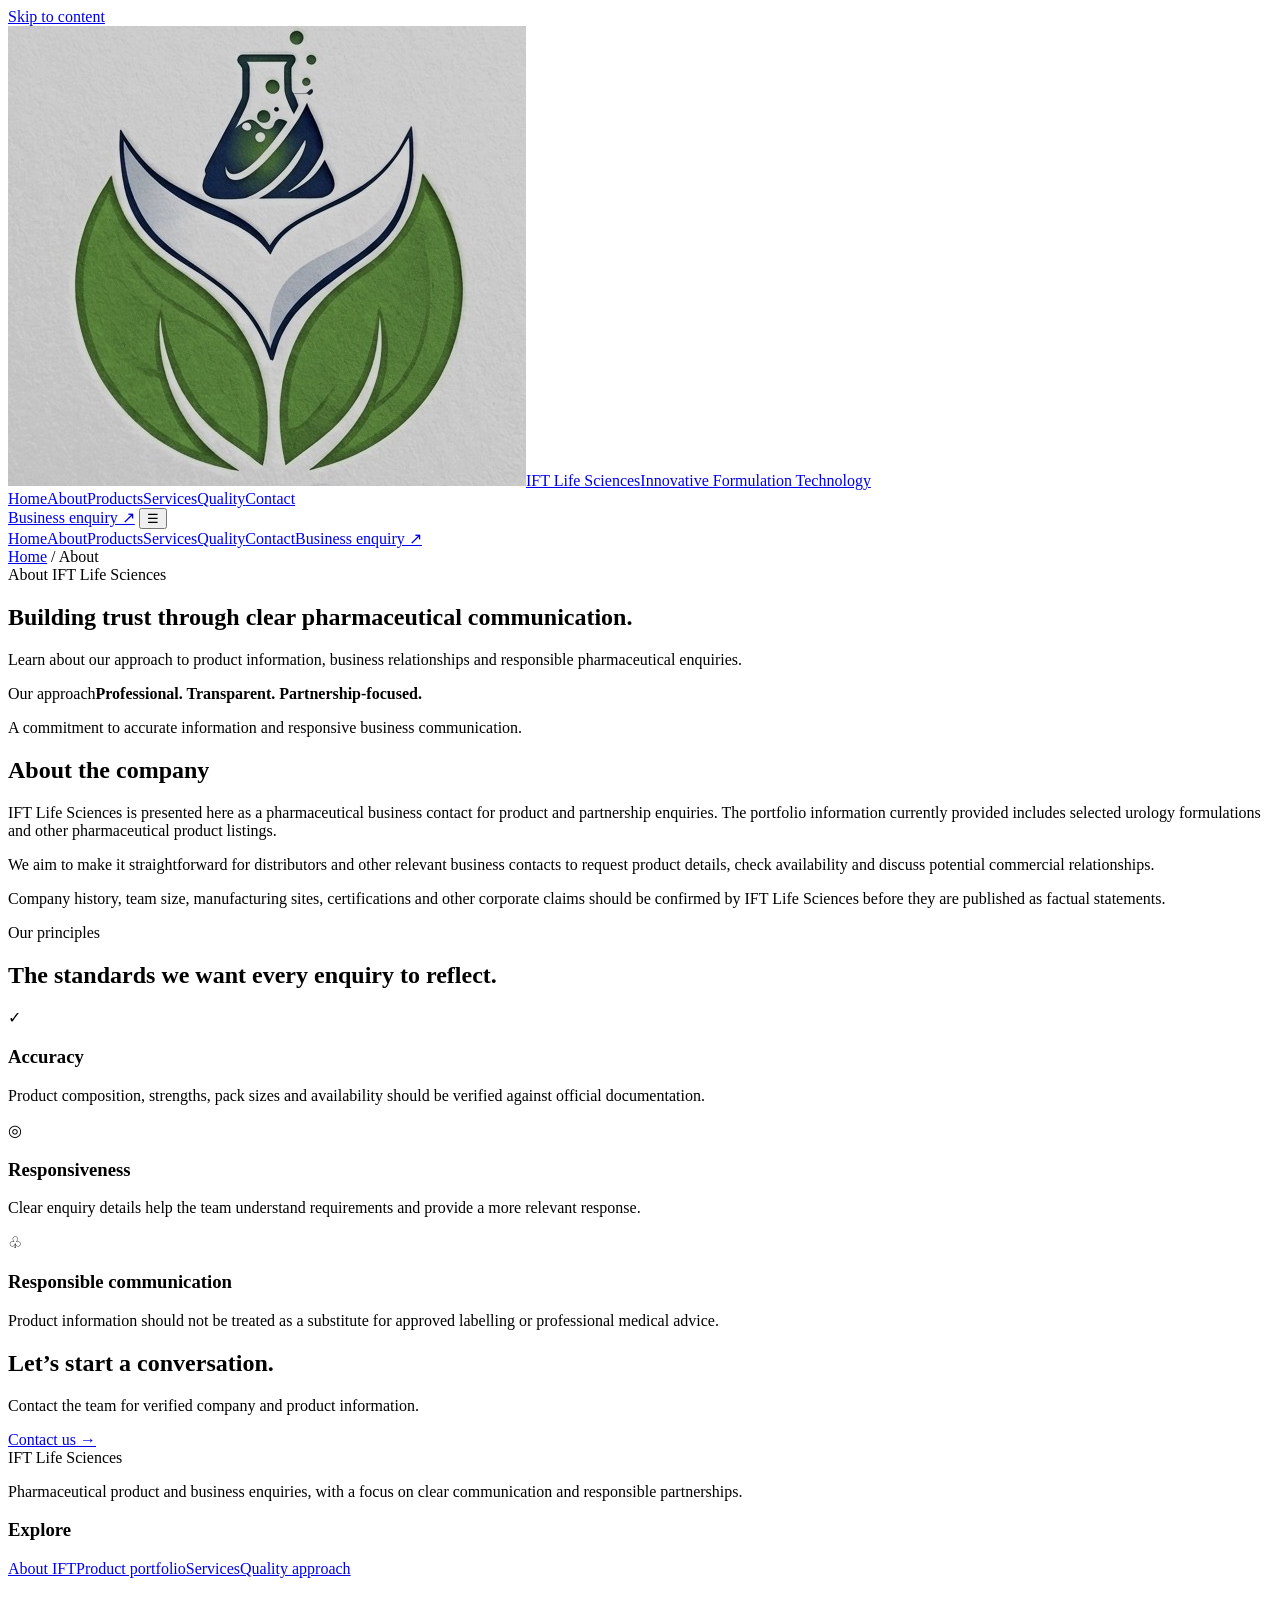
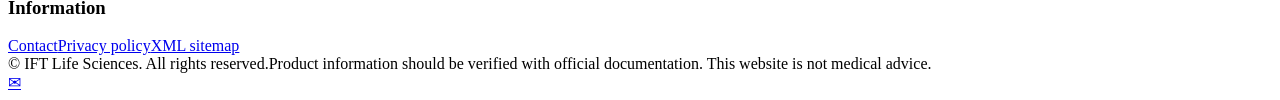
==== about.html @ 6eb22885 "Add files via upload" ====
<!doctype html>
<html lang="en"><head>
<meta charset="utf-8"><meta name="viewport" content="width=device-width,initial-scale=1">
<title>About IFT Life Sciences | Company Overview</title><meta name="description" content="Learn about IFT Life Sciences, its pharmaceutical product enquiries, partnership approach and commitment to clear, responsible business communication.">
<meta name="robots" content="index,follow"><meta name="theme-color" content="#087f78">
<link rel="canonical" href="https://iftlifesciences.com/about.html">
<meta property="og:type" content="website"><meta property="og:site_name" content="IFT Life Sciences"><meta property="og:title" content="About IFT Life Sciences | Company Overview"><meta property="og:description" content="Learn about IFT Life Sciences, its pharmaceutical product enquiries, partnership approach and commitment to clear, responsible business communication."><meta property="og:url" content="https://iftlifesciences.com/about.html">
<link rel="stylesheet" href="assets/styles.css">
</head><body><a class="skip-link" href="#main">Skip to content</a>
<header class="site-header"><div class="container nav-wrap">
<a class="brand" href="index.html" aria-label="IFT Life Sciences home"><span class="brand-mark" href="/">
  <img src="logo.jpg" alt="IFT Logo" class="brand-mark"></span><span><span class="brand-name">IFT Life Sciences</span><span class="brand-sub">Innovative Formulation Technology</span></span></a>
<nav class="nav-links" aria-label="Main navigation"><a href="index.html">Home</a><a href="about.html" aria-current="page">About</a><a href="products.html">Products</a><a href="services.html">Services</a><a href="quality.html">Quality</a><a href="contact.html">Contact</a></nav>
<a class="btn btn-primary nav-cta" href="contact.html">Business enquiry ↗</a>
<button class="menu-toggle" aria-label="Open navigation menu" aria-expanded="false" aria-controls="mobile-menu">☰</button></div>
<div class="mobile-menu" id="mobile-menu"><nav class="mobile-links" aria-label="Mobile navigation"><a href="index.html">Home</a><a href="about.html" aria-current="page">About</a><a href="products.html">Products</a><a href="services.html">Services</a><a href="quality.html">Quality</a><a href="contact.html">Contact</a><a class="btn btn-primary" href="contact.html">Business enquiry ↗</a></nav></div></header><main id="main">
<section class="page-hero"><div class="container"><div class="breadcrumbs"><a href="index.html">Home</a> / About</div><span class="eyebrow">About IFT Life Sciences</span><h1>Building trust through clear pharmaceutical communication.</h1><p>Learn about our approach to product information, business relationships and responsible pharmaceutical enquiries.</p></div></section>
<section class="section"><div class="container split"><div class="illustration"><div class="illustration-card"><span class="eyebrow">Our approach</span><strong>Professional. Transparent. Partnership-focused.</strong><p class="muted">A commitment to accurate information and responsive business communication.</p></div></div><div><h2>About the company</h2><p>IFT Life Sciences is presented here as a pharmaceutical business contact for product and partnership enquiries. The portfolio information currently provided includes selected urology formulations and other pharmaceutical product listings.</p><p>We aim to make it straightforward for distributors and other relevant business contacts to request product details, check availability and discuss potential commercial relationships.</p><p>Company history, team size, manufacturing sites, certifications and other corporate claims should be confirmed by IFT Life Sciences before they are published as factual statements.</p></div></div></section>
<section class="section section-soft"><div class="container"><div class="section-heading"><span class="eyebrow">Our principles</span><h2>The standards we want every enquiry to reflect.</h2></div><div class="card-grid"><article class="card"><div class="card-icon">✓</div><h3>Accuracy</h3><p>Product composition, strengths, pack sizes and availability should be verified against official documentation.</p></article><article class="card"><div class="card-icon">◎</div><h3>Responsiveness</h3><p>Clear enquiry details help the team understand requirements and provide a more relevant response.</p></article><article class="card"><div class="card-icon">♧</div><h3>Responsible communication</h3><p>Product information should not be treated as a substitute for approved labelling or professional medical advice.</p></article></div></div></section>
<section class="section"><div class="container"><div class="cta-band"><div><h2>Let’s start a conversation.</h2><p>Contact the team for verified company and product information.</p></div><a class="btn btn-primary" href="contact.html">Contact us →</a></div></div></section>
</main><footer class="site-footer"><div class="container"><div class="footer-top">
<div><div class="footer-brand">IFT Life Sciences</div><p>Pharmaceutical product and business enquiries, with a focus on clear communication and responsible partnerships.</p></div>
<div class="footer-col"><h3>Explore</h3><a href="about.html">About IFT</a><a href="products.html">Product portfolio</a><a href="services.html">Services</a><a href="quality.html">Quality approach</a></div>
<div class="footer-col"><h3>Information</h3><a href="contact.html">Contact</a><a href="privacy.html">Privacy policy</a><a href="sitemap.xml">XML sitemap</a></div>
</div><div class="footer-bottom"><span>© <span data-year></span> IFT Life Sciences. All rights reserved.</span><span>Product information should be verified with official documentation. This website is not medical advice.</span></div></div></footer>
<a class="whatsapp-float" href="contact.html" aria-label="Contact IFT Life Sciences">✉</a>
<script src="assets/main.js" defer></script></body></html>
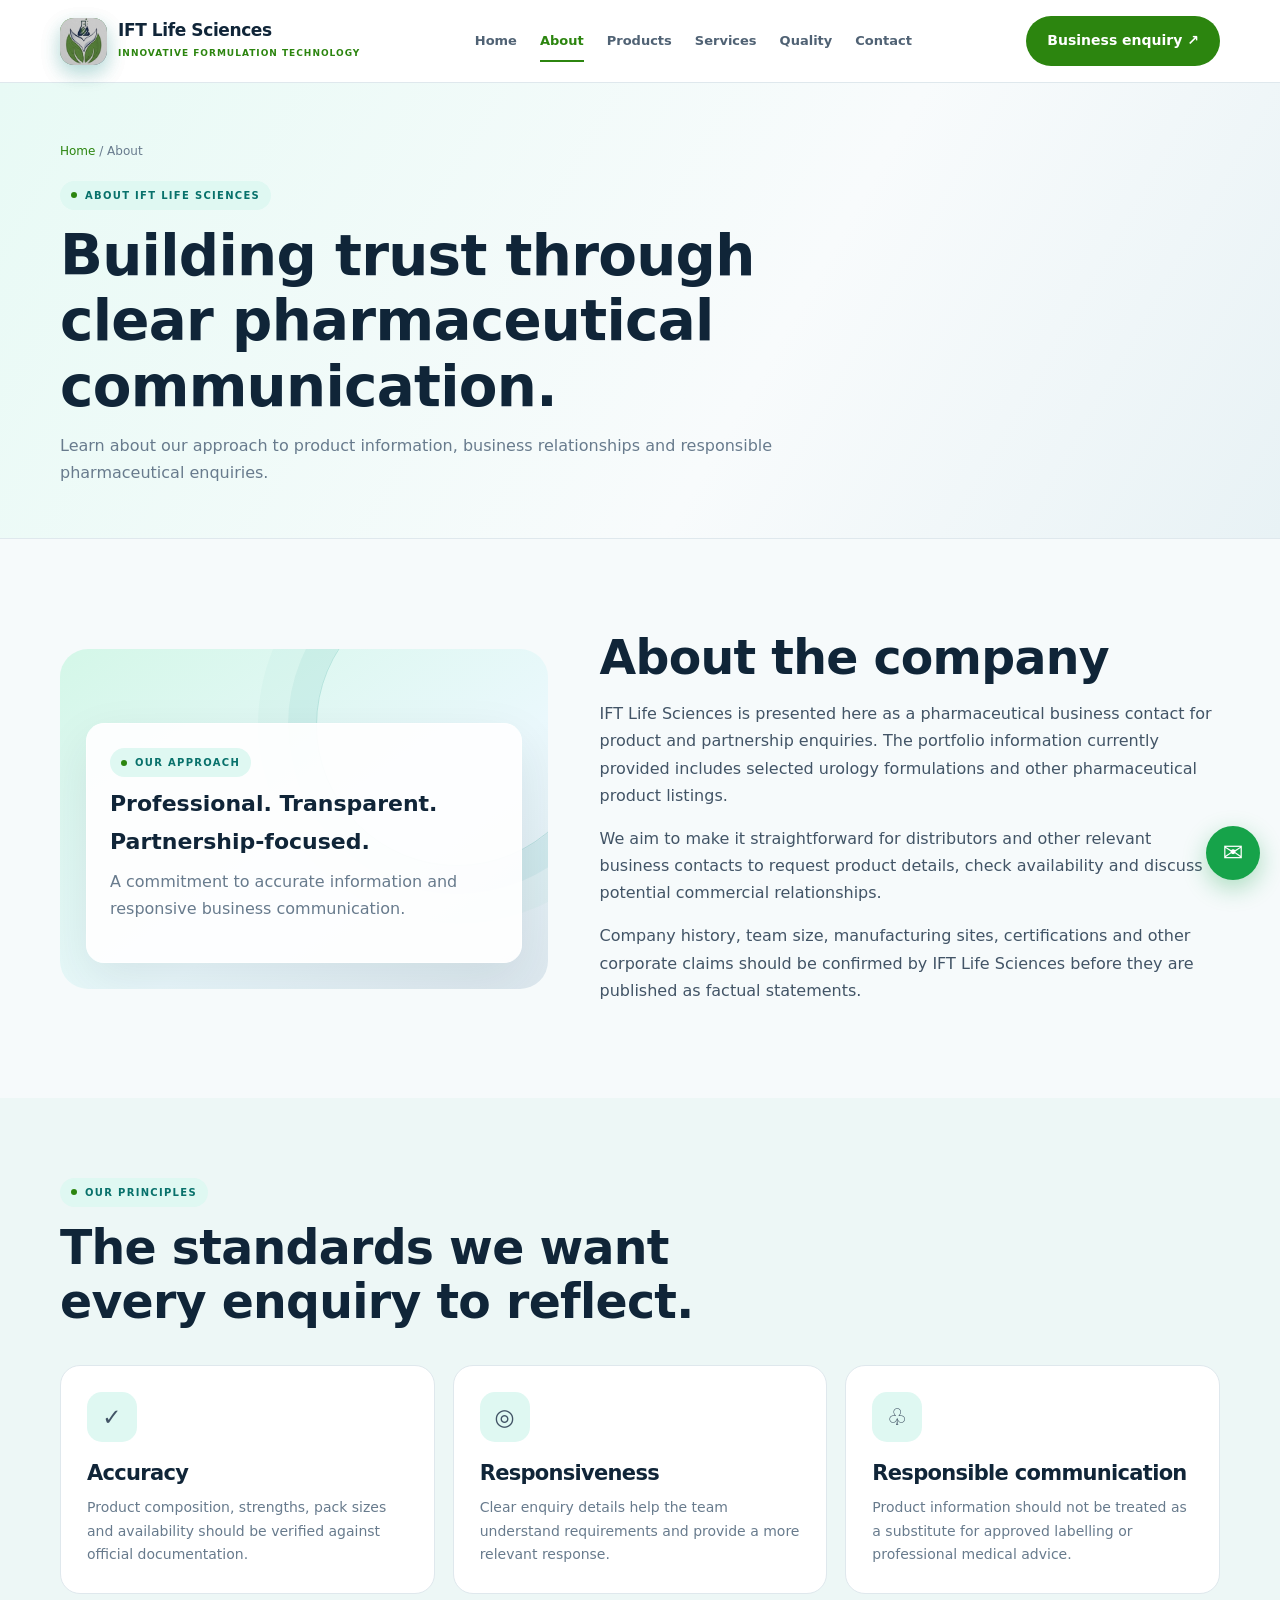
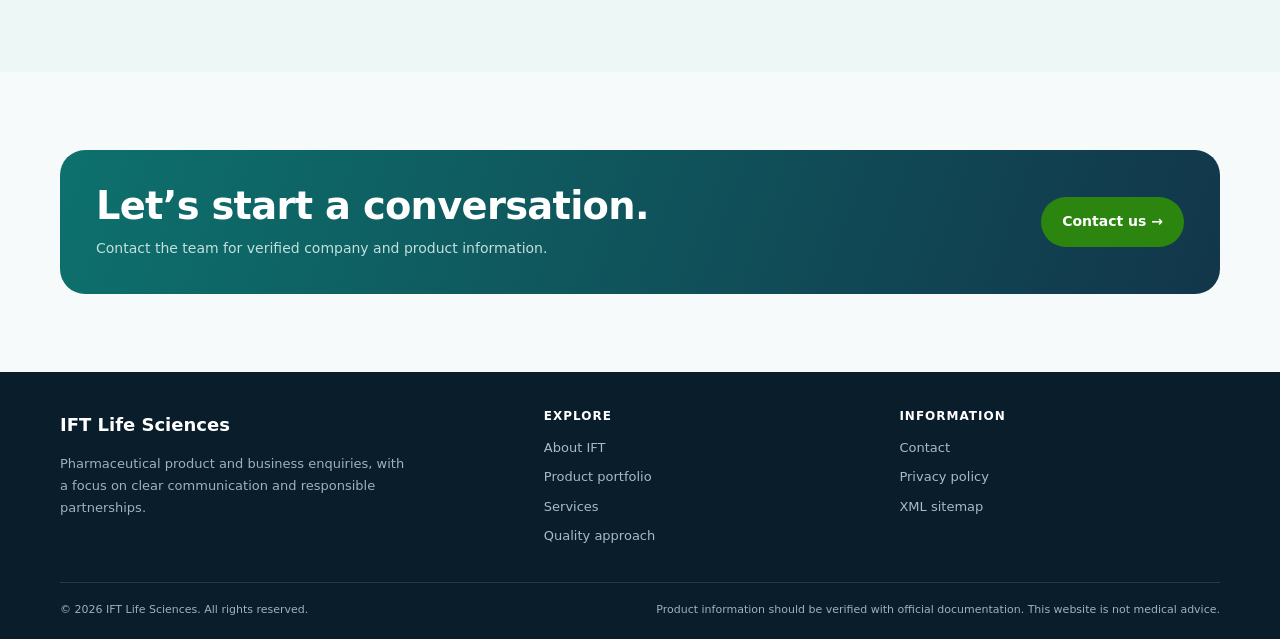
==== commit 1dc55d91: "Update about.html" ====
--- a/about.html
+++ b/about.html
@@ -5,7 +5,7 @@
 <meta name="robots" content="index,follow"><meta name="theme-color" content="#087f78">
 <link rel="canonical" href="https://iftlifesciences.com/about.html">
 <meta property="og:type" content="website"><meta property="og:site_name" content="IFT Life Sciences"><meta property="og:title" content="About IFT Life Sciences | Company Overview"><meta property="og:description" content="Learn about IFT Life Sciences, its pharmaceutical product enquiries, partnership approach and commitment to clear, responsible business communication."><meta property="og:url" content="https://iftlifesciences.com/about.html">
-<link rel="stylesheet" href="assets/styles.css">
+<link rel="stylesheet" href="styles.css">
 </head><body><a class="skip-link" href="#main">Skip to content</a>
 <header class="site-header"><div class="container nav-wrap">
 <a class="brand" href="index.html" aria-label="IFT Life Sciences home"><span class="brand-mark" href="/">
@@ -24,4 +24,4 @@
 <div class="footer-col"><h3>Information</h3><a href="contact.html">Contact</a><a href="privacy.html">Privacy policy</a><a href="sitemap.xml">XML sitemap</a></div>
 </div><div class="footer-bottom"><span>© <span data-year></span> IFT Life Sciences. All rights reserved.</span><span>Product information should be verified with official documentation. This website is not medical advice.</span></div></div></footer>
 <a class="whatsapp-float" href="contact.html" aria-label="Contact IFT Life Sciences">✉</a>
-<script src="assets/main.js" defer></script></body></html>+<script src="main.js" defer></script></body></html>
--- a/styles.css
+++ b/styles.css
@@ -0,0 +1,17 @@
+:root{--teal:#2c850f;--teal2:#2c850f;--mint:#dff8f2;--navy:#102538;--ink:#152b3b;--body:#425466;--muted:#687b8d;--line:#dfe8ed;--bg:#f6fafb;--white:#fff;--gold:#c69b52;--shadow:0 18px 50px rgba(15,45,60,.09);--radius:22px}
+*{box-sizing:border-box}html{scroll-behavior:smooth;scroll-padding-top:90px}body{margin:0;background:var(--bg);color:var(--body);font:16px/1.7 Inter,ui-sans-serif,system-ui,-apple-system,BlinkMacSystemFont,"Segoe UI",sans-serif;-webkit-font-smoothing:antialiased}img{max-width:100%;height:auto}a{color:var(--teal);text-underline-offset:3px}a:hover{color:#075e59}button,input,select,textarea{font:inherit}.container{width:min(1160px,calc(100% - 40px));margin-inline:auto}
+.skip-link{position:absolute;left:-9999px;top:8px;background:white;padding:10px;z-index:9999}.skip-link:focus{left:8px}
+.site-header{position:sticky;top:0;z-index:1000;background:rgba(255,255,255,.97);backdrop-filter:blur(12px);border-bottom:1px solid var(--line)}.nav-wrap{height:82px;display:flex;align-items:center;justify-content:space-between;gap:20px}.brand{display:flex;align-items:center;gap:11px;text-decoration:none;min-width:0}.brand-mark{width:47px;height:47px;flex-shrink:0;border-radius:14px;display:grid;place-items:center;background:linear-gradient(140deg,var(--teal2),#164b62);color:white;font-size:17px;font-weight:900;letter-spacing:-1px;box-shadow:0 8px 20px #087f782c}.brand-name{display:block;color:var(--navy);font-weight:850;line-height:1.15;letter-spacing:-.4px;font-size:17px}.brand-sub{display:block;color:var(--teal);font-weight:800;letter-spacing:1px;text-transform:uppercase;font-size:9px;margin-top:5px}.nav-links{display:flex;align-items:center;gap:23px}.nav-links a{font-size:13px;font-weight:750;color:#506274;text-decoration:none;padding:10px 0;white-space:nowrap}.nav-links a:hover,.nav-links a[aria-current=page]{color:var(--teal)}.nav-links a[aria-current=page]{box-shadow:inset 0 -2px var(--teal)}.nav-cta{white-space:nowrap}
+.btn{display:inline-flex;align-items:center;justify-content:center;gap:8px;padding:12px 20px;border-radius:999px;text-decoration:none;border:1px solid transparent;font-size:14px;font-weight:800;cursor:pointer;transition:transform .2s,background .2s,color .2s}.btn:hover{transform:translateY(-2px)}.btn-primary{background:var(--teal);color:white}.btn-primary:hover{background:#06645f;color:white}.btn-outline{border-color:#cbd9df;background:white;color:var(--navy)}.btn-outline:hover{border-color:var(--teal);color:var(--teal)}.menu-toggle{display:none;width:44px;height:44px;border:1px solid var(--line);border-radius:12px;background:white;color:var(--navy);font-size:23px;cursor:pointer}.mobile-menu{display:none;border-top:1px solid var(--line);padding:12px 20px 20px;background:white}.mobile-links{display:grid;gap:8px}.mobile-links a{padding:9px 0;text-decoration:none;color:var(--body);font-weight:750}.mobile-links .btn{color:white;justify-self:start;padding:11px 18px}
+.hero{padding:78px 0 70px;background:radial-gradient(circle at 83% 20%,#c9f6e7 0,transparent 27%),linear-gradient(180deg,#fff,#f6fafb)}.hero-grid{display:grid;grid-template-columns:1.08fr .92fr;gap:55px;align-items:center}.eyebrow{display:inline-flex;align-items:center;gap:8px;padding:6px 11px;border-radius:999px;background:var(--mint);color:#08716b;font-size:10px;font-weight:900;text-transform:uppercase;letter-spacing:1.3px}.eyebrow:before{content:"";width:6px;height:6px;border-radius:50%;background:var(--teal2)}h1,h2,h3,h4{color:var(--navy);line-height:1.16;letter-spacing:-.7px;margin-top:0}h1{font-size:clamp(2.5rem,5.1vw,4.5rem);font-weight:880;margin:20px 0}h1 span,.accent{color:var(--teal)}h2{font-size:clamp(2rem,3.7vw,3rem);font-weight:850;margin:14px 0}h3{font-size:21px;margin-bottom:10px}p{margin:0 0 16px}.hero-copy{font-size:17px;color:var(--muted);max-width:600px}.hero-actions{display:flex;gap:12px;flex-wrap:wrap;margin:26px 0}.trust-points{display:flex;flex-wrap:wrap;gap:12px 18px;font-size:12px;color:#526879;font-weight:750}.trust-points span:before{content:"✓";color:var(--teal);margin-right:7px;font-weight:900}
+.hero-visual{min-height:430px;border-radius:30px;overflow:hidden;position:relative;background:linear-gradient(145deg,#0e762a,#123247 75%);box-shadow:var(--shadow);isolation:isolate}.hero-visual:before{content:"";position:absolute;inset:0;background:radial-gradient(circle at 72% 22%,#b7f7df44,transparent 22%),linear-gradient(110deg,#062e3ccc,transparent)}.visual-grid{position:absolute;inset:0;opacity:.13;background-image:linear-gradient(#fff 1px,transparent 1px),linear-gradient(90deg,#fff 1px,transparent 1px);background-size:38px 38px}.orb{position:absolute;right:12%;top:12%;width:205px;height:205px;border:1px solid #b8f5e76b;border-radius:50%;box-shadow:0 0 0 26px #b8f5e715,0 0 0 55px #b8f5e70b}.orb:before,.orb:after{content:"";position:absolute;background:#b8f5e7;border-radius:50%;box-shadow:0 0 20px #b8f5e7}.orb:before{width:16px;height:16px;top:16%;left:17%}.orb:after{width:11px;height:11px;bottom:13%;right:13%}.visual-card{position:absolute;left:7%;bottom:8%;width:82%;background:#ffffffed;border-radius:21px;padding:24px;box-shadow:0 20px 40px #001e2c55}.visual-card small{color:var(--teal);font-weight:900;letter-spacing:1.4px}.visual-card h3{font-size:23px;margin:10px 0}.visual-card p{font-size:13px;color:var(--muted);margin:0}.visual-tags{display:flex;gap:7px;flex-wrap:wrap;margin-top:15px}.visual-tags span{background:var(--mint);color:#0b6f67;border-radius:7px;padding:5px 8px;font-size:9px;font-weight:900;letter-spacing:.6px}
+.section{padding:78px 0}.section-soft{background:#edf7f6}.section-dark{background:var(--navy);color:#d2e0e7}.section-dark h2,.section-dark h3{color:white}.section-dark .muted{color:#b7c9d3}.section-heading{max-width:750px;margin-bottom:35px}.section-heading p{color:var(--muted);font-size:16px}.section-dark .section-heading p{color:#b7c9d3}.split{display:grid;grid-template-columns:.88fr 1.12fr;gap:52px;align-items:center}.illustration{min-height:340px;border-radius:28px;background:linear-gradient(145deg,#d4f7e8,#eaf8fc 60%,#dce7ee);padding:26px;display:flex;align-items:end;position:relative;overflow:hidden}.illustration:before{content:"";position:absolute;width:280px;height:280px;right:-50px;top:-65px;border:1px solid #0d948833;border-radius:50%;box-shadow:0 0 0 28px #0d948810,0 0 0 58px #0d948808}.illustration-card{position:relative;background:#ffffffed;border:1px solid white;border-radius:18px;padding:23px;width:100%;box-shadow:var(--shadow)}.illustration-card strong{display:block;font-size:22px;color:var(--navy);margin:8px 0}.muted{color:var(--muted)}.stats{display:grid;grid-template-columns:repeat(3,1fr);gap:15px;margin-top:26px}.stat{border-top:1px solid var(--line);padding-top:16px}.stat strong{display:block;font-size:22px;color:var(--navy)}.stat span{font-size:10px;font-weight:850;color:var(--muted);text-transform:uppercase;letter-spacing:.6px}
+.card-grid{display:grid;grid-template-columns:repeat(3,1fr);gap:18px}.card{background:white;border:1px solid var(--line);border-radius:20px;padding:26px;transition:transform .2s,box-shadow .2s,border-color .2s}.card:hover{transform:translateY(-3px);box-shadow:var(--shadow);border-color:#a5e6d9}.card p{font-size:14px;color:var(--muted);margin-bottom:0}.card-icon{width:50px;height:50px;border-radius:15px;background:var(--mint);display:grid;place-items:center;font-size:23px;margin-bottom:19px}.card-link{display:inline-block;margin-top:18px;font-size:13px;font-weight:850;text-decoration:none}.two-col{display:grid;grid-template-columns:repeat(2,1fr);gap:18px}.product-grid{display:grid;grid-template-columns:repeat(4,1fr);gap:17px}.product-card{padding:23px;background:white;border:1px solid var(--line);border-radius:19px;display:flex;flex-direction:column;min-height:260px}.product-top{display:flex;align-items:start;justify-content:space-between;gap:10px;margin-bottom:18px}.product-icon{width:52px;height:52px;border-radius:15px;background:linear-gradient(135deg,#d8faf0,#e1f2f9);display:grid;place-items:center;font-size:24px}.product-label{background:var(--mint);color:#08716b;border-radius:7px;padding:5px 7px;font-size:9px;font-weight:900;text-transform:uppercase;letter-spacing:.5px}.product-card h3{font-size:19px}.product-card p{font-size:13px;color:var(--muted);flex:1}.product-card a{font-size:12px;font-weight:850;text-decoration:none;margin-top:12px}.notice{background:#fff8eb;border:1px solid #f0d6a5;border-radius:13px;padding:15px 17px;font-size:12px;color:#80551d;margin-top:24px}.cta-band{border-radius:25px;background:linear-gradient(110deg,#0d716d,#12364a);padding:34px 36px;color:#e2f3f3;display:flex;align-items:center;justify-content:space-between;gap:25px}.cta-band h2{color:white;font-size:clamp(1.7rem,3vw,2.4rem);margin:0 0 8px}.cta-band p{margin:0;color:#c4dfdf;font-size:14px}
+.page-hero{padding:58px 0 52px;background:linear-gradient(120deg,#e8faf5,#f8fbfc 60%,#e8f2f5);border-bottom:1px solid var(--line)}.breadcrumbs{font-size:12px;color:var(--muted);margin-bottom:18px}.breadcrumbs a{color:var(--teal);text-decoration:none}.page-hero h1{font-size:clamp(2.35rem,4.4vw,3.8rem);max-width:850px;margin:13px 0}.page-hero p{max-width:790px;color:var(--muted);font-size:16px;margin:0}
+.prose{max-width:850px}.prose h2{font-size:28px;margin-top:32px}.prose h3{margin-top:24px}.prose ul{padding-left:22px;margin:12px 0 20px}.prose li{padding-left:4px;margin:7px 0}.quality-banner{padding:22px;border:1px solid var(--line);border-radius:18px;background:white}
+.contact-layout{display:grid;grid-template-columns:.8fr 1.2fr;gap:30px;align-items:start}.contact-details{display:grid;gap:12px}.contact-detail{display:flex;gap:14px;padding:17px;background:white;border:1px solid var(--line);border-radius:15px}.contact-detail .symbol{font-size:20px}.contact-detail strong{display:block;color:var(--navy);font-size:13px}.contact-detail span{display:block;color:var(--muted);font-size:13px;overflow-wrap:anywhere}.form-card{padding:28px;background:white;border:1px solid var(--line);border-radius:22px;box-shadow:var(--shadow)}.form-grid{display:grid;grid-template-columns:1fr 1fr;gap:14px}.field{display:flex;flex-direction:column;gap:6px;margin-bottom:13px}.field.full{grid-column:1/-1}.field label{font-size:11px;text-transform:uppercase;letter-spacing:.5px;font-weight:850;color:#577752}.field input,.field select,.field textarea{width:100%;border:1px solid #d9e3e9;border-radius:10px;padding:12px 13px;background:#f9fbfc;color:var(--ink);outline:none}.field input:focus,.field select:focus,.field textarea:focus{border-color:var(--teal);box-shadow:0 0 0 3px #0d94881a}.field textarea{min-height:125px;resize:vertical}.form-actions{display:flex;gap:10px;flex-wrap:wrap}.form-status{font-size:12px;color:var(--muted);margin-top:12px}.form-status.error{color:#b42318}.form-status.success{color:#087443}
+.site-footer{background:#091d2b;color:#9db2bf;padding:38px 0 20px}.footer-top{display:grid;grid-template-columns:1.4fr 1fr 1fr;gap:35px;padding-bottom:28px}.footer-brand{font-size:18px;font-weight:850;color:white}.footer-top p{font-size:13px;max-width:350px;margin-top:12px}.footer-col h3{font-size:12px;text-transform:uppercase;letter-spacing:1px;color:white;margin-bottom:13px}.footer-col a{display:block;color:#a8bbc5;text-decoration:none;font-size:13px;margin:7px 0}.footer-col a:hover{color:white}.footer-bottom{border-top:1px solid #ffffff20;padding-top:18px;display:flex;justify-content:space-between;gap:16px;flex-wrap:wrap;font-size:11px}.footer-bottom a{color:#b9c9d2}.whatsapp-float{position:fixed;right:20px;bottom:20px;z-index:900;width:54px;height:54px;display:grid;place-items:center;border-radius:50%;background:#16a34a;color:white;text-decoration:none;font-size:25px;box-shadow:0 8px 24px #16a34a55}.hidden{display:none!important}
+@media(max-width:1060px){.nav-links{gap:13px}.nav-links a{font-size:12px}.nav-cta{display:none}.product-grid{grid-template-columns:repeat(2,1fr)}.card-grid{grid-template-columns:repeat(2,1fr)}}
+@media(max-width:820px){.nav-links{display:none}.menu-toggle{display:block}.mobile-menu.open{display:block}.hero-grid,.split,.contact-layout{grid-template-columns:1fr;gap:32px}.hero{padding:55px 0}.hero-visual{min-height:370px}.split{gap:28px}.illustration{min-height:270px}.footer-top{grid-template-columns:1fr 1fr}.footer-top>div:first-child{grid-column:1/-1}}
+@media(max-width:560px){.container{width:calc(100% - 30px)}.nav-wrap{height:72px}.brand-mark{width:41px;height:41px}.brand-name{font-size:15px}.brand-sub{font-size:8px;letter-spacing:.7px}.hero{padding:44px 0}.hero h1{font-size:2.55rem}.hero-copy{font-size:15px}.hero-visual{min-height:320px}.orb{width:155px;height:155px}.visual-card{padding:18px;left:6%;width:88%}.visual-card h3{font-size:20px}.section{padding:58px 0}.card-grid,.two-col,.product-grid{grid-template-columns:1fr}.stats{gap:8px}.stat strong{font-size:19px}.stat span{font-size:8px}.page-hero{padding:40px 0}.form-grid{grid-template-columns:1fr}.field.full{grid-column:auto}.form-card{padding:20px}.cta-band{padding:25px;align-items:flex-start;flex-direction:column}.footer-top{grid-template-columns:1fr;gap:22px}.footer-top>div:first-child{grid-column:auto}.whatsapp-float{right:13px;bottom:13px}}
+@media(prefers-reduced-motion:reduce){html{scroll-behavior:auto}*,*:before,*:after{transition:none!important}}
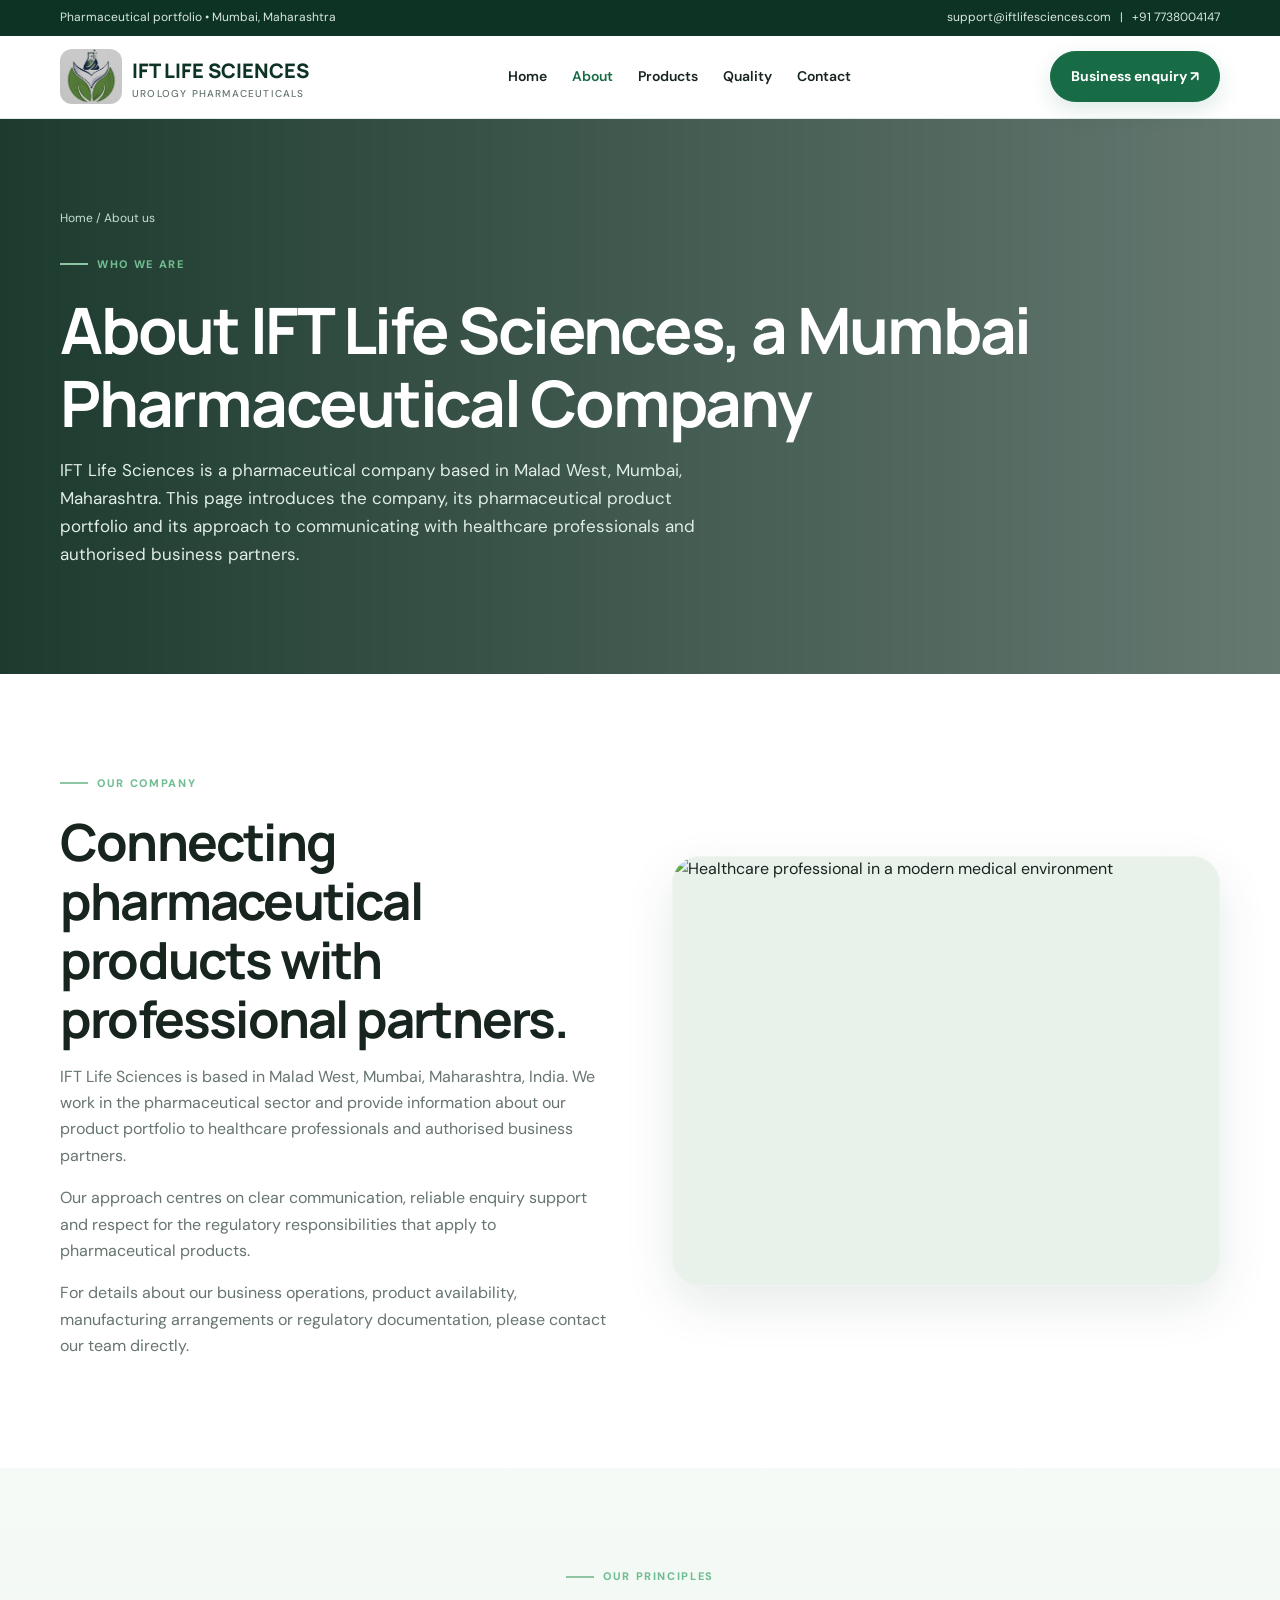
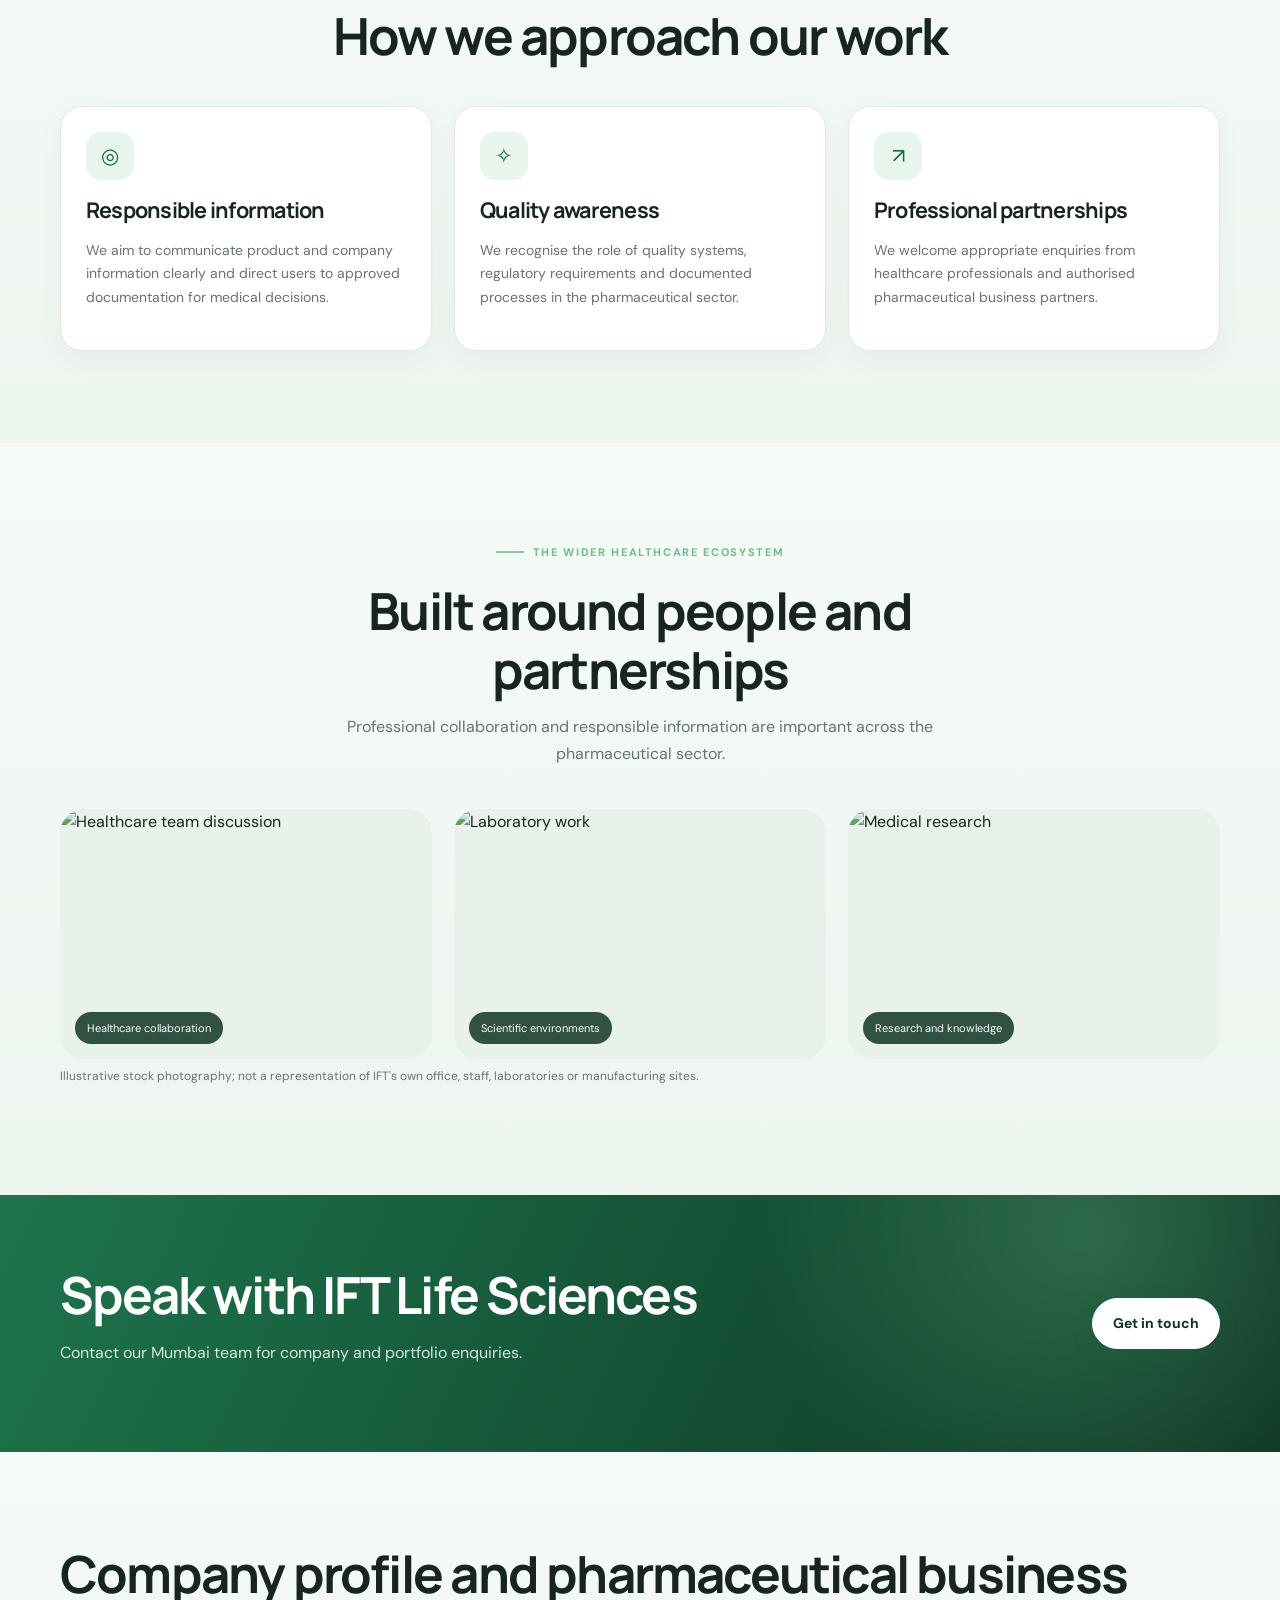
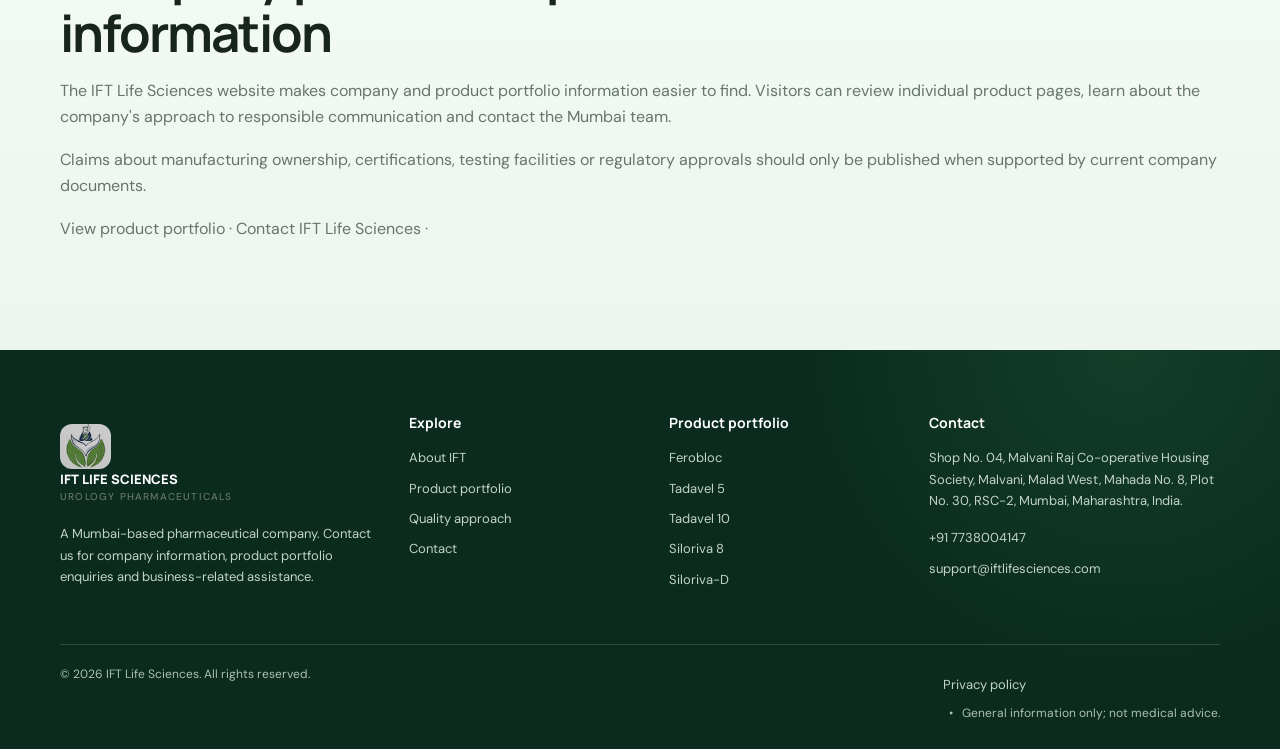
==== commit 9267eb1e: "Add files via upload" ====
--- a/about.html
+++ b/about.html
@@ -1,27 +1,16 @@
-<!doctype html>
-<html lang="en"><head>
-<meta charset="utf-8"><meta name="viewport" content="width=device-width,initial-scale=1">
-<title>About IFT Life Sciences | Company Overview</title><meta name="description" content="Learn about IFT Life Sciences, its pharmaceutical product enquiries, partnership approach and commitment to clear, responsible business communication.">
-<meta name="robots" content="index,follow"><meta name="theme-color" content="#087f78">
-<link rel="canonical" href="https://iftlifesciences.com/about.html">
-<meta property="og:type" content="website"><meta property="og:site_name" content="IFT Life Sciences"><meta property="og:title" content="About IFT Life Sciences | Company Overview"><meta property="og:description" content="Learn about IFT Life Sciences, its pharmaceutical product enquiries, partnership approach and commitment to clear, responsible business communication."><meta property="og:url" content="https://iftlifesciences.com/about.html">
-<link rel="stylesheet" href="styles.css">
-</head><body><a class="skip-link" href="#main">Skip to content</a>
-<header class="site-header"><div class="container nav-wrap">
-<a class="brand" href="index.html" aria-label="IFT Life Sciences home"><span class="brand-mark" href="/">
-  <img src="logo.jpg" alt="IFT Logo" class="brand-mark"></span><span><span class="brand-name">IFT Life Sciences</span><span class="brand-sub">Innovative Formulation Technology</span></span></a>
-<nav class="nav-links" aria-label="Main navigation"><a href="index.html">Home</a><a href="about.html" aria-current="page">About</a><a href="products.html">Products</a><a href="services.html">Services</a><a href="quality.html">Quality</a><a href="contact.html">Contact</a></nav>
-<a class="btn btn-primary nav-cta" href="contact.html">Business enquiry ↗</a>
-<button class="menu-toggle" aria-label="Open navigation menu" aria-expanded="false" aria-controls="mobile-menu">☰</button></div>
-<div class="mobile-menu" id="mobile-menu"><nav class="mobile-links" aria-label="Mobile navigation"><a href="index.html">Home</a><a href="about.html" aria-current="page">About</a><a href="products.html">Products</a><a href="services.html">Services</a><a href="quality.html">Quality</a><a href="contact.html">Contact</a><a class="btn btn-primary" href="contact.html">Business enquiry ↗</a></nav></div></header><main id="main">
-<section class="page-hero"><div class="container"><div class="breadcrumbs"><a href="index.html">Home</a> / About</div><span class="eyebrow">About IFT Life Sciences</span><h1>Building trust through clear pharmaceutical communication.</h1><p>Learn about our approach to product information, business relationships and responsible pharmaceutical enquiries.</p></div></section>
-<section class="section"><div class="container split"><div class="illustration"><div class="illustration-card"><span class="eyebrow">Our approach</span><strong>Professional. Transparent. Partnership-focused.</strong><p class="muted">A commitment to accurate information and responsive business communication.</p></div></div><div><h2>About the company</h2><p>IFT Life Sciences is presented here as a pharmaceutical business contact for product and partnership enquiries. The portfolio information currently provided includes selected urology formulations and other pharmaceutical product listings.</p><p>We aim to make it straightforward for distributors and other relevant business contacts to request product details, check availability and discuss potential commercial relationships.</p><p>Company history, team size, manufacturing sites, certifications and other corporate claims should be confirmed by IFT Life Sciences before they are published as factual statements.</p></div></div></section>
-<section class="section section-soft"><div class="container"><div class="section-heading"><span class="eyebrow">Our principles</span><h2>The standards we want every enquiry to reflect.</h2></div><div class="card-grid"><article class="card"><div class="card-icon">✓</div><h3>Accuracy</h3><p>Product composition, strengths, pack sizes and availability should be verified against official documentation.</p></article><article class="card"><div class="card-icon">◎</div><h3>Responsiveness</h3><p>Clear enquiry details help the team understand requirements and provide a more relevant response.</p></article><article class="card"><div class="card-icon">♧</div><h3>Responsible communication</h3><p>Product information should not be treated as a substitute for approved labelling or professional medical advice.</p></article></div></div></section>
-<section class="section"><div class="container"><div class="cta-band"><div><h2>Let’s start a conversation.</h2><p>Contact the team for verified company and product information.</p></div><a class="btn btn-primary" href="contact.html">Contact us →</a></div></div></section>
-</main><footer class="site-footer"><div class="container"><div class="footer-top">
-<div><div class="footer-brand">IFT Life Sciences</div><p>Pharmaceutical product and business enquiries, with a focus on clear communication and responsible partnerships.</p></div>
-<div class="footer-col"><h3>Explore</h3><a href="about.html">About IFT</a><a href="products.html">Product portfolio</a><a href="services.html">Services</a><a href="quality.html">Quality approach</a></div>
-<div class="footer-col"><h3>Information</h3><a href="contact.html">Contact</a><a href="privacy.html">Privacy policy</a><a href="sitemap.xml">XML sitemap</a></div>
-</div><div class="footer-bottom"><span>© <span data-year></span> IFT Life Sciences. All rights reserved.</span><span>Product information should be verified with official documentation. This website is not medical advice.</span></div></div></footer>
-<a class="whatsapp-float" href="contact.html" aria-label="Contact IFT Life Sciences">✉</a>
-<script src="main.js" defer></script></body></html>
+<!DOCTYPE html>
+<html lang="en"><head><meta charset="utf-8"/><meta content="width=device-width,initial-scale=1" name="viewport"/><title>About IFT Life Sciences | Pharmaceutical Company Mumbai</title><meta content="Learn about IFT Life Sciences, a pharmaceutical company based in Mumbai, Maharashtra, and explore its pharmaceutical and urology product portfolio." name="description"/><meta content="index,follow" name="robots"/><link href="https://iftlifesciences.com/about.html" rel="canonical"/><meta content="#176B45" name="theme-color"/><meta content="website" property="og:type"/><meta content="About IFT Life Sciences | Pharmaceutical Company Mumbai" property="og:title"/><meta content="Learn about IFT Life Sciences, a pharmaceutical company based in Mumbai, Maharashtra, and explore its pharmaceutical and urology product portfolio." property="og:description"/><meta content="IFT Life Sciences" property="og:site_name"/><link href="styles.css" rel="stylesheet"/><script type="application/ld+json">{"@context":"https://schema.org","@type":"Organization","name":"IFT Life Sciences","url":"https://iftlifesciences.com","email":"support@iftlifesciences.com","telephone":"+91 7738004147","address":{"@type":"PostalAddress","streetAddress":"Shop No. 04, Malvani Raj Co-operative Housing Society, Malvani, Malad West, Mahada No. 8, Plot No. 30, RSC-2","addressLocality":"Mumbai","addressRegion":"Maharashtra","addressCountry":"IN"}}</script><meta content="https://iftlifesciences.com/about.html" property="og:url"/><meta content="summary_large_image" name="twitter:card"/><meta content="About IFT Life Sciences | Pharmaceutical Company Mumbai" name="twitter:title"/><meta content="Learn about IFT Life Sciences, a pharmaceutical company based in Mumbai, Maharashtra, and explore its pharmaceutical and urology product portfolio." name="twitter:description"/><script data-rebuild="organization" type="application/ld+json">{"@context":"https://schema.org","@type":"Organization","@id":"https://iftlifesciences.com/#organization","name":"IFT Life Sciences","url":"https://iftlifesciences.com/","email":"support@iftlifesciences.com","telephone":"+91 7738004147","address":{"@type":"PostalAddress","streetAddress":"Shop No. 04, Malvani Raj Co-operative Housing Society, Malvani, Malad West, Mahada No. 8, Plot No. 30, RSC-2","addressLocality":"Mumbai","addressRegion":"Maharashtra","addressCountry":"IN"}}</script><script data-rebuild="breadcrumb" type="application/ld+json">{"@context":"https://schema.org","@type":"BreadcrumbList","itemListElement":[{"@type":"ListItem","position":1,"name":"Home","item":"https://iftlifesciences.com/"},{"@type":"ListItem","position":2,"name":"About","item":"https://iftlifesciences.com/about.html"}]}</script></head><body><div class="topbar"><div class="container"><span>Pharmaceutical portfolio • Mumbai, Maharashtra</span><span><a href="mailto:support@iftlifesciences.com">support@iftlifesciences.com</a>   |   <a href="tel:+917738004147">+91 7738004147</a></span></div></div>
+<header class="nav"><div class="container navin"><a class="brand" href="index.html"><img alt="IFT Life Sciences logo" class="site-logo" src="logo.jpg"/><span>IFT LIFE SCIENCES<small> UROLOGY PHARMACEUTICALS</small></a><button aria-label="Open navigation" class="menu">☰</button><nav class="links"><a class="" href="index.html">Home</a><a class="active" href="about.html">About</a><a class="" href="products.html">Products</a><a class="" href="quality.html">Quality</a><a class="" href="contact.html">Contact</a></nav><a class="btn" href="contact.html">Business enquiry ↗</a></div></header><section class="page-hero"><div class="container"><div class="crumb">Home / About us</div><span class="eyebrow">Who we are</span><h1>About IFT Life Sciences, a Mumbai Pharmaceutical Company</h1><p>IFT Life Sciences is a pharmaceutical company based in Malad West, Mumbai, Maharashtra. This page introduces the company, its pharmaceutical product portfolio and its approach to communicating with healthcare professionals and authorised business partners.</p></div></section>
+<section class="section"><div class="container split"><div><span class="eyebrow">Our company</span><h2>Connecting pharmaceutical products with professional partners.</h2><p>IFT Life Sciences is based in Malad West, Mumbai, Maharashtra, India. We work in the pharmaceutical sector and provide information about our product portfolio to healthcare professionals and authorised business partners.</p><p>Our approach centres on clear communication, reliable enquiry support and respect for the regulatory responsibilities that apply to pharmaceutical products.</p><p>For details about our business operations, product availability, manufacturing arrangements or regulatory documentation, please contact our team directly.</p></div><div class="photo"><img alt="Healthcare professional in a modern medical environment" loading="lazy" src="https://images.unsplash.com/photo-1576091160550-2173dba999ef?auto=format&amp;fit=crop&amp;w=1000&amp;q=85"/></div></div></section>
+<section class="section soft"><div class="container"><div class="section-head center"><span class="eyebrow">Our principles</span><h2>How we approach our work</h2></div><div class="grid three"><div class="card"><div class="card-body"><div class="icon">◎</div><h3>Responsible information</h3><p>We aim to communicate product and company information clearly and direct users to approved documentation for medical decisions.</p></div></div><div class="card"><div class="card-body"><div class="icon">✧</div><h3>Quality awareness</h3><p>We recognise the role of quality systems, regulatory requirements and documented processes in the pharmaceutical sector.</p></div></div><div class="card"><div class="card-body"><div class="icon">↗</div><h3>Professional partnerships</h3><p>We welcome appropriate enquiries from healthcare professionals and authorised pharmaceutical business partners.</p></div></div></div></div></section>
+<section class="section soft"><div class="container"><div class="section-head center"><span class="eyebrow">The wider healthcare ecosystem</span><h2>Built around people and partnerships</h2><p>Professional collaboration and responsible information are important across the pharmaceutical sector.</p></div><div class="grid three">
+<div class="photo-panel"><img alt="Healthcare team discussion" loading="lazy" src="https://images.unsplash.com/photo-1576091160399-112ba8d25d1d?auto=format&amp;fit=crop&amp;w=900&amp;q=85"/><span>Healthcare collaboration</span></div>
+<div class="photo-panel"><img alt="Laboratory work" loading="lazy" src="https://images.unsplash.com/photo-1581093458791-9d42e3c4b4f1?auto=format&amp;fit=crop&amp;w=900&amp;q=85"/><span>Scientific environments</span></div>
+<div class="photo-panel"><img alt="Medical research" loading="lazy" src="https://images.unsplash.com/photo-1579684385127-1ef15d508118?auto=format&amp;fit=crop&amp;w=900&amp;q=85"/><span>Research and knowledge</span></div>
+</div><p class="image-caption">Illustrative stock photography; not a representation of IFT's own office, staff, laboratories or manufacturing sites.</p></div></section>
+<section class="banner"><div class="container banner-in"><div><h2>Speak with IFT Life Sciences</h2><p>Contact our Mumbai team for company and portfolio enquiries.</p></div><a class="btn white" href="contact.html">Get in touch</a></div></section><section class="section soft"><div class="container"><h2>Company profile and pharmaceutical business information</h2><p>The IFT Life Sciences website makes company and product portfolio information easier to find. Visitors can review individual product pages, learn about the company's approach to responsible communication and contact the Mumbai team.</p><p>Claims about manufacturing ownership, certifications, testing facilities or regulatory approvals should only be published when supported by current company documents.</p><p><a class="text-link" href="products.html">View product portfolio</a> · <a class="text-link" href="contact.html">Contact IFT Life Sciences</a> · </p></div></section><footer class="footer"><div class="container"><div class="footer-grid">
+<div><a class="brand" href="index.html" style="color:white"><img alt="IFT Life Sciences logo" class="site-logo" src="logo.jpg"/><span>IFT LIFE SCIENCES<small> UROLOGY PHARMACEUTICALS</small></a><p style="margin-top:20px">A Mumbai-based pharmaceutical company. Contact us for company information, product portfolio enquiries and business-related assistance.</p></div>
+<div><h4>Explore</h4><a href="about.html">About IFT</a><a href="products.html">Product portfolio</a><a href="quality.html">Quality approach</a><a href="contact.html">Contact</a></div>
+<div><h4>Product portfolio</h4><a href="ferobloc.html">Ferobloc</a><a href="tadavel-5.html">Tadavel 5</a><a href="tadavel-10.html">Tadavel 10</a><a href="siloriva-8.html">Siloriva 8</a><a href="siloriva-d.html">Siloriva-D</a></div>
+<div><h4>Contact</h4><p>Shop No. 04, Malvani Raj Co-operative Housing Society, Malvani, Malad West, Mahada No. 8, Plot No. 30, RSC-2, Mumbai, Maharashtra, India.</p><a href="tel:+917738004147">+91 7738004147</a><a href="mailto:support@iftlifesciences.com">support@iftlifesciences.com</a></div>
+</div><div class="copyright"><span>© <span data-year=""></span> IFT Life Sciences. All rights reserved.</span><span><a href="privacy.html">Privacy policy</a>   •   General information only; not medical advice.</span></div></div></footer><div class="mobile-cta"><a class="btn" href="https://wa.me/917738004147">WhatsApp IFT Life Sciences</a></div><script src="main.js"></script></body></html>
--- a/styles.css
+++ b/styles.css
@@ -1,17 +1,90 @@
-:root{--teal:#2c850f;--teal2:#2c850f;--mint:#dff8f2;--navy:#102538;--ink:#152b3b;--body:#425466;--muted:#687b8d;--line:#dfe8ed;--bg:#f6fafb;--white:#fff;--gold:#c69b52;--shadow:0 18px 50px rgba(15,45,60,.09);--radius:22px}
-*{box-sizing:border-box}html{scroll-behavior:smooth;scroll-padding-top:90px}body{margin:0;background:var(--bg);color:var(--body);font:16px/1.7 Inter,ui-sans-serif,system-ui,-apple-system,BlinkMacSystemFont,"Segoe UI",sans-serif;-webkit-font-smoothing:antialiased}img{max-width:100%;height:auto}a{color:var(--teal);text-underline-offset:3px}a:hover{color:#075e59}button,input,select,textarea{font:inherit}.container{width:min(1160px,calc(100% - 40px));margin-inline:auto}
-.skip-link{position:absolute;left:-9999px;top:8px;background:white;padding:10px;z-index:9999}.skip-link:focus{left:8px}
-.site-header{position:sticky;top:0;z-index:1000;background:rgba(255,255,255,.97);backdrop-filter:blur(12px);border-bottom:1px solid var(--line)}.nav-wrap{height:82px;display:flex;align-items:center;justify-content:space-between;gap:20px}.brand{display:flex;align-items:center;gap:11px;text-decoration:none;min-width:0}.brand-mark{width:47px;height:47px;flex-shrink:0;border-radius:14px;display:grid;place-items:center;background:linear-gradient(140deg,var(--teal2),#164b62);color:white;font-size:17px;font-weight:900;letter-spacing:-1px;box-shadow:0 8px 20px #087f782c}.brand-name{display:block;color:var(--navy);font-weight:850;line-height:1.15;letter-spacing:-.4px;font-size:17px}.brand-sub{display:block;color:var(--teal);font-weight:800;letter-spacing:1px;text-transform:uppercase;font-size:9px;margin-top:5px}.nav-links{display:flex;align-items:center;gap:23px}.nav-links a{font-size:13px;font-weight:750;color:#506274;text-decoration:none;padding:10px 0;white-space:nowrap}.nav-links a:hover,.nav-links a[aria-current=page]{color:var(--teal)}.nav-links a[aria-current=page]{box-shadow:inset 0 -2px var(--teal)}.nav-cta{white-space:nowrap}
-.btn{display:inline-flex;align-items:center;justify-content:center;gap:8px;padding:12px 20px;border-radius:999px;text-decoration:none;border:1px solid transparent;font-size:14px;font-weight:800;cursor:pointer;transition:transform .2s,background .2s,color .2s}.btn:hover{transform:translateY(-2px)}.btn-primary{background:var(--teal);color:white}.btn-primary:hover{background:#06645f;color:white}.btn-outline{border-color:#cbd9df;background:white;color:var(--navy)}.btn-outline:hover{border-color:var(--teal);color:var(--teal)}.menu-toggle{display:none;width:44px;height:44px;border:1px solid var(--line);border-radius:12px;background:white;color:var(--navy);font-size:23px;cursor:pointer}.mobile-menu{display:none;border-top:1px solid var(--line);padding:12px 20px 20px;background:white}.mobile-links{display:grid;gap:8px}.mobile-links a{padding:9px 0;text-decoration:none;color:var(--body);font-weight:750}.mobile-links .btn{color:white;justify-self:start;padding:11px 18px}
-.hero{padding:78px 0 70px;background:radial-gradient(circle at 83% 20%,#c9f6e7 0,transparent 27%),linear-gradient(180deg,#fff,#f6fafb)}.hero-grid{display:grid;grid-template-columns:1.08fr .92fr;gap:55px;align-items:center}.eyebrow{display:inline-flex;align-items:center;gap:8px;padding:6px 11px;border-radius:999px;background:var(--mint);color:#08716b;font-size:10px;font-weight:900;text-transform:uppercase;letter-spacing:1.3px}.eyebrow:before{content:"";width:6px;height:6px;border-radius:50%;background:var(--teal2)}h1,h2,h3,h4{color:var(--navy);line-height:1.16;letter-spacing:-.7px;margin-top:0}h1{font-size:clamp(2.5rem,5.1vw,4.5rem);font-weight:880;margin:20px 0}h1 span,.accent{color:var(--teal)}h2{font-size:clamp(2rem,3.7vw,3rem);font-weight:850;margin:14px 0}h3{font-size:21px;margin-bottom:10px}p{margin:0 0 16px}.hero-copy{font-size:17px;color:var(--muted);max-width:600px}.hero-actions{display:flex;gap:12px;flex-wrap:wrap;margin:26px 0}.trust-points{display:flex;flex-wrap:wrap;gap:12px 18px;font-size:12px;color:#526879;font-weight:750}.trust-points span:before{content:"✓";color:var(--teal);margin-right:7px;font-weight:900}
-.hero-visual{min-height:430px;border-radius:30px;overflow:hidden;position:relative;background:linear-gradient(145deg,#0e762a,#123247 75%);box-shadow:var(--shadow);isolation:isolate}.hero-visual:before{content:"";position:absolute;inset:0;background:radial-gradient(circle at 72% 22%,#b7f7df44,transparent 22%),linear-gradient(110deg,#062e3ccc,transparent)}.visual-grid{position:absolute;inset:0;opacity:.13;background-image:linear-gradient(#fff 1px,transparent 1px),linear-gradient(90deg,#fff 1px,transparent 1px);background-size:38px 38px}.orb{position:absolute;right:12%;top:12%;width:205px;height:205px;border:1px solid #b8f5e76b;border-radius:50%;box-shadow:0 0 0 26px #b8f5e715,0 0 0 55px #b8f5e70b}.orb:before,.orb:after{content:"";position:absolute;background:#b8f5e7;border-radius:50%;box-shadow:0 0 20px #b8f5e7}.orb:before{width:16px;height:16px;top:16%;left:17%}.orb:after{width:11px;height:11px;bottom:13%;right:13%}.visual-card{position:absolute;left:7%;bottom:8%;width:82%;background:#ffffffed;border-radius:21px;padding:24px;box-shadow:0 20px 40px #001e2c55}.visual-card small{color:var(--teal);font-weight:900;letter-spacing:1.4px}.visual-card h3{font-size:23px;margin:10px 0}.visual-card p{font-size:13px;color:var(--muted);margin:0}.visual-tags{display:flex;gap:7px;flex-wrap:wrap;margin-top:15px}.visual-tags span{background:var(--mint);color:#0b6f67;border-radius:7px;padding:5px 8px;font-size:9px;font-weight:900;letter-spacing:.6px}
-.section{padding:78px 0}.section-soft{background:#edf7f6}.section-dark{background:var(--navy);color:#d2e0e7}.section-dark h2,.section-dark h3{color:white}.section-dark .muted{color:#b7c9d3}.section-heading{max-width:750px;margin-bottom:35px}.section-heading p{color:var(--muted);font-size:16px}.section-dark .section-heading p{color:#b7c9d3}.split{display:grid;grid-template-columns:.88fr 1.12fr;gap:52px;align-items:center}.illustration{min-height:340px;border-radius:28px;background:linear-gradient(145deg,#d4f7e8,#eaf8fc 60%,#dce7ee);padding:26px;display:flex;align-items:end;position:relative;overflow:hidden}.illustration:before{content:"";position:absolute;width:280px;height:280px;right:-50px;top:-65px;border:1px solid #0d948833;border-radius:50%;box-shadow:0 0 0 28px #0d948810,0 0 0 58px #0d948808}.illustration-card{position:relative;background:#ffffffed;border:1px solid white;border-radius:18px;padding:23px;width:100%;box-shadow:var(--shadow)}.illustration-card strong{display:block;font-size:22px;color:var(--navy);margin:8px 0}.muted{color:var(--muted)}.stats{display:grid;grid-template-columns:repeat(3,1fr);gap:15px;margin-top:26px}.stat{border-top:1px solid var(--line);padding-top:16px}.stat strong{display:block;font-size:22px;color:var(--navy)}.stat span{font-size:10px;font-weight:850;color:var(--muted);text-transform:uppercase;letter-spacing:.6px}
-.card-grid{display:grid;grid-template-columns:repeat(3,1fr);gap:18px}.card{background:white;border:1px solid var(--line);border-radius:20px;padding:26px;transition:transform .2s,box-shadow .2s,border-color .2s}.card:hover{transform:translateY(-3px);box-shadow:var(--shadow);border-color:#a5e6d9}.card p{font-size:14px;color:var(--muted);margin-bottom:0}.card-icon{width:50px;height:50px;border-radius:15px;background:var(--mint);display:grid;place-items:center;font-size:23px;margin-bottom:19px}.card-link{display:inline-block;margin-top:18px;font-size:13px;font-weight:850;text-decoration:none}.two-col{display:grid;grid-template-columns:repeat(2,1fr);gap:18px}.product-grid{display:grid;grid-template-columns:repeat(4,1fr);gap:17px}.product-card{padding:23px;background:white;border:1px solid var(--line);border-radius:19px;display:flex;flex-direction:column;min-height:260px}.product-top{display:flex;align-items:start;justify-content:space-between;gap:10px;margin-bottom:18px}.product-icon{width:52px;height:52px;border-radius:15px;background:linear-gradient(135deg,#d8faf0,#e1f2f9);display:grid;place-items:center;font-size:24px}.product-label{background:var(--mint);color:#08716b;border-radius:7px;padding:5px 7px;font-size:9px;font-weight:900;text-transform:uppercase;letter-spacing:.5px}.product-card h3{font-size:19px}.product-card p{font-size:13px;color:var(--muted);flex:1}.product-card a{font-size:12px;font-weight:850;text-decoration:none;margin-top:12px}.notice{background:#fff8eb;border:1px solid #f0d6a5;border-radius:13px;padding:15px 17px;font-size:12px;color:#80551d;margin-top:24px}.cta-band{border-radius:25px;background:linear-gradient(110deg,#0d716d,#12364a);padding:34px 36px;color:#e2f3f3;display:flex;align-items:center;justify-content:space-between;gap:25px}.cta-band h2{color:white;font-size:clamp(1.7rem,3vw,2.4rem);margin:0 0 8px}.cta-band p{margin:0;color:#c4dfdf;font-size:14px}
-.page-hero{padding:58px 0 52px;background:linear-gradient(120deg,#e8faf5,#f8fbfc 60%,#e8f2f5);border-bottom:1px solid var(--line)}.breadcrumbs{font-size:12px;color:var(--muted);margin-bottom:18px}.breadcrumbs a{color:var(--teal);text-decoration:none}.page-hero h1{font-size:clamp(2.35rem,4.4vw,3.8rem);max-width:850px;margin:13px 0}.page-hero p{max-width:790px;color:var(--muted);font-size:16px;margin:0}
-.prose{max-width:850px}.prose h2{font-size:28px;margin-top:32px}.prose h3{margin-top:24px}.prose ul{padding-left:22px;margin:12px 0 20px}.prose li{padding-left:4px;margin:7px 0}.quality-banner{padding:22px;border:1px solid var(--line);border-radius:18px;background:white}
-.contact-layout{display:grid;grid-template-columns:.8fr 1.2fr;gap:30px;align-items:start}.contact-details{display:grid;gap:12px}.contact-detail{display:flex;gap:14px;padding:17px;background:white;border:1px solid var(--line);border-radius:15px}.contact-detail .symbol{font-size:20px}.contact-detail strong{display:block;color:var(--navy);font-size:13px}.contact-detail span{display:block;color:var(--muted);font-size:13px;overflow-wrap:anywhere}.form-card{padding:28px;background:white;border:1px solid var(--line);border-radius:22px;box-shadow:var(--shadow)}.form-grid{display:grid;grid-template-columns:1fr 1fr;gap:14px}.field{display:flex;flex-direction:column;gap:6px;margin-bottom:13px}.field.full{grid-column:1/-1}.field label{font-size:11px;text-transform:uppercase;letter-spacing:.5px;font-weight:850;color:#577752}.field input,.field select,.field textarea{width:100%;border:1px solid #d9e3e9;border-radius:10px;padding:12px 13px;background:#f9fbfc;color:var(--ink);outline:none}.field input:focus,.field select:focus,.field textarea:focus{border-color:var(--teal);box-shadow:0 0 0 3px #0d94881a}.field textarea{min-height:125px;resize:vertical}.form-actions{display:flex;gap:10px;flex-wrap:wrap}.form-status{font-size:12px;color:var(--muted);margin-top:12px}.form-status.error{color:#b42318}.form-status.success{color:#087443}
-.site-footer{background:#091d2b;color:#9db2bf;padding:38px 0 20px}.footer-top{display:grid;grid-template-columns:1.4fr 1fr 1fr;gap:35px;padding-bottom:28px}.footer-brand{font-size:18px;font-weight:850;color:white}.footer-top p{font-size:13px;max-width:350px;margin-top:12px}.footer-col h3{font-size:12px;text-transform:uppercase;letter-spacing:1px;color:white;margin-bottom:13px}.footer-col a{display:block;color:#a8bbc5;text-decoration:none;font-size:13px;margin:7px 0}.footer-col a:hover{color:white}.footer-bottom{border-top:1px solid #ffffff20;padding-top:18px;display:flex;justify-content:space-between;gap:16px;flex-wrap:wrap;font-size:11px}.footer-bottom a{color:#b9c9d2}.whatsapp-float{position:fixed;right:20px;bottom:20px;z-index:900;width:54px;height:54px;display:grid;place-items:center;border-radius:50%;background:#16a34a;color:white;text-decoration:none;font-size:25px;box-shadow:0 8px 24px #16a34a55}.hidden{display:none!important}
-@media(max-width:1060px){.nav-links{gap:13px}.nav-links a{font-size:12px}.nav-cta{display:none}.product-grid{grid-template-columns:repeat(2,1fr)}.card-grid{grid-template-columns:repeat(2,1fr)}}
-@media(max-width:820px){.nav-links{display:none}.menu-toggle{display:block}.mobile-menu.open{display:block}.hero-grid,.split,.contact-layout{grid-template-columns:1fr;gap:32px}.hero{padding:55px 0}.hero-visual{min-height:370px}.split{gap:28px}.illustration{min-height:270px}.footer-top{grid-template-columns:1fr 1fr}.footer-top>div:first-child{grid-column:1/-1}}
-@media(max-width:560px){.container{width:calc(100% - 30px)}.nav-wrap{height:72px}.brand-mark{width:41px;height:41px}.brand-name{font-size:15px}.brand-sub{font-size:8px;letter-spacing:.7px}.hero{padding:44px 0}.hero h1{font-size:2.55rem}.hero-copy{font-size:15px}.hero-visual{min-height:320px}.orb{width:155px;height:155px}.visual-card{padding:18px;left:6%;width:88%}.visual-card h3{font-size:20px}.section{padding:58px 0}.card-grid,.two-col,.product-grid{grid-template-columns:1fr}.stats{gap:8px}.stat strong{font-size:19px}.stat span{font-size:8px}.page-hero{padding:40px 0}.form-grid{grid-template-columns:1fr}.field.full{grid-column:auto}.form-card{padding:20px}.cta-band{padding:25px;align-items:flex-start;flex-direction:column}.footer-top{grid-template-columns:1fr;gap:22px}.footer-top>div:first-child{grid-column:auto}.whatsapp-float{right:13px;bottom:13px}}
-@media(prefers-reduced-motion:reduce){html{scroll-behavior:auto}*,*:before,*:after{transition:none!important}}+
+@import url('https://fonts.googleapis.com/css2?family=DM+Sans:wght@400;500;600;700&family=Manrope:wght@400;500;600;700;800&display=swap');
+:root{--green:#176b45;--green2:#23865a;--deep:#103b2b;--mint:#eaf4ee;--pale:#f5f8f5;--ink:#17251e;--muted:#66756d;--line:#e1e9e3;--white:#fff;--shadow:0 18px 50px rgba(16,59,43,.10);--radius:22px}
+*{box-sizing:border-box}html{scroll-behavior:smooth}body{margin:0;color:var(--ink);font-family:'DM Sans',sans-serif;line-height:1.65;background:#fff}h1,h2,h3,h4{font-family:Manrope,sans-serif;line-height:1.15;letter-spacing:-.035em;margin:0 0 16px}h1{font-size:clamp(2.7rem,6vw,5.1rem)}h2{font-size:clamp(2rem,4vw,3.2rem)}h3{font-size:1.35rem}p{margin:0 0 16px;color:var(--muted)}a{color:inherit;text-decoration:none}.container{width:min(1160px,calc(100% - 44px));margin:auto}.topbar{background:var(--deep);color:#d8e8df;font-size:12px;padding:8px 0}.topbar .container{display:flex;justify-content:space-between;gap:12px;flex-wrap:wrap}.nav{position:sticky;top:0;z-index:20;background:rgba(255,255,255,.94);backdrop-filter:blur(16px);border-bottom:1px solid var(--line)}.navin{height:82px;display:flex;align-items:center;justify-content:space-between;gap:24px}.brand{display:flex;align-items:center;gap:12px;font-family:Manrope;font-weight:800;font-size:20px;color:var(--deep)}.logo-box{width:48px;height:48px;border:1.5px dashed #7aa58c;border-radius:13px;background:#f2f8f4;display:grid;place-items:center;color:var(--green);font-size:10px;text-align:center;line-height:1.1}.brand small{display:block;font:500 10px 'DM Sans';letter-spacing:.12em;color:var(--muted)}.links{display:flex;align-items:center;gap:25px;font-size:14px;font-weight:600}.links a:hover,.links a.active{color:var(--green)}.btn{display:inline-flex;align-items:center;justify-content:center;gap:9px;padding:13px 20px;border-radius:999px;background:var(--green);color:#fff;font-weight:700;font-size:14px;border:1px solid var(--green);transition:.2s}.btn:hover{background:var(--deep);transform:translateY(-2px)}.btn.outline{background:transparent;color:var(--green)}.btn.white{background:#fff;color:var(--deep);border-color:#fff}.menu{display:none;border:0;background:none;font-size:26px;color:var(--deep)}.hero{position:relative;isolation:isolate;min-height:650px;display:flex;align-items:center;color:white;background:linear-gradient(90deg,rgba(7,35,24,.88),rgba(7,35,24,.55) 55%,rgba(7,35,24,.15)),url('https://images.unsplash.com/photo-1576091160399-112ba8d25d1d?auto=format&fit=crop&w=2000&q=85') center/cover}.hero:after{content:"";position:absolute;z-index:-1;inset:0;background:linear-gradient(0deg,rgba(8,39,26,.25),transparent 50%)}.hero .content{max-width:720px;padding:90px 0}.eyebrow{display:inline-flex;align-items:center;gap:9px;text-transform:uppercase;letter-spacing:.15em;font-size:11px;font-weight:800;color:#a9d9bd;margin-bottom:20px}.eyebrow:before{content:"";width:28px;height:2px;background:#8ec5a3}.hero h1{color:white}.hero p{color:#e2eee7;font-size:18px;max-width:620px;margin:22px 0 30px}.actions{display:flex;gap:12px;flex-wrap:wrap}.section{padding:92px 0}.section.soft{background:var(--pale)}.section.green{background:var(--deep);color:white}.section.green p{color:#c3d4ca}.section-head{max-width:700px;margin-bottom:42px}.section-head.center{text-align:center;margin-left:auto;margin-right:auto}.section-head.center .eyebrow{justify-content:center}.grid{display:grid;gap:22px}.grid.two{grid-template-columns:repeat(2,1fr)}.grid.three{grid-template-columns:repeat(3,1fr)}.grid.four{grid-template-columns:repeat(4,1fr)}.card{background:white;border:1px solid var(--line);border-radius:var(--radius);overflow:hidden;box-shadow:0 8px 28px rgba(16,59,43,.045);transition:.25s}.card:hover{transform:translateY(-5px);box-shadow:var(--shadow)}.card-body{padding:25px}.card p{font-size:14px}.card-image{height:205px;background:#e7f0e9;overflow:hidden}.card-image img{width:100%;height:100%;object-fit:cover;display:block}.icon{width:48px;height:48px;border-radius:15px;background:var(--mint);display:grid;place-items:center;color:var(--green);font-size:21px;margin-bottom:18px}.split{display:grid;grid-template-columns:1fr 1fr;gap:64px;align-items:center}.photo{min-height:430px;border-radius:28px;overflow:hidden;background:#e9f1eb}.photo img{width:100%;height:100%;min-height:430px;object-fit:cover;display:block}.ticks{list-style:none;padding:0;margin:22px 0}.ticks li{padding:9px 0 9px 30px;position:relative;color:var(--muted)}.ticks li:before{content:"✓";position:absolute;left:0;color:var(--green);font-weight:800}.stats{display:grid;grid-template-columns:repeat(3,1fr);gap:18px;margin-top:34px}.stat{padding:22px;border-left:2px solid #70ad88}.stat strong{display:block;font:800 30px Manrope;color:white}.stat span{font-size:12px;color:#c3d4ca}.banner{padding:70px 0;background:linear-gradient(120deg,var(--green),var(--deep));color:#fff}.banner p{color:#d6e8dd}.banner-in{display:flex;align-items:center;justify-content:space-between;gap:30px}.page-hero{padding:90px 0;background:linear-gradient(90deg,rgba(9,46,31,.88),rgba(9,46,31,.52)),url('https://images.unsplash.com/photo-1579684385127-1ef15d508118?auto=format&fit=crop&w=1800&q=80') center/cover;color:#fff}.page-hero h1{font-size:clamp(2.5rem,5vw,4.2rem)}.page-hero p{color:#e1eee6;max-width:680px;font-size:17px}.crumb{font-size:12px;color:#c5dfd0;margin-bottom:18px}.product-hero{background:linear-gradient(120deg,#eff6f0,#fff);padding:76px 0}.product-layout{display:grid;grid-template-columns:1.15fr .85fr;gap:50px;align-items:center}.medicine-placeholder{min-height:380px;border:2px dashed #8eb69b;border-radius:26px;background:linear-gradient(145deg,#e8f2eb,#f9fcf9);display:grid;place-items:center;text-align:center;padding:30px;color:var(--green)}.medicine-placeholder .pack{width:145px;height:190px;border:1px solid #9ab9a3;border-radius:8px;background:#fff;box-shadow:12px 12px 0 #d2e3d7;display:flex;flex-direction:column;justify-content:space-between;padding:16px;margin:0 auto 22px}.pack b{font:800 14px Manrope}.pack span{font-size:9px;color:#64756a}.tag{display:inline-block;background:var(--mint);color:var(--green);border-radius:99px;padding:6px 12px;font-size:11px;font-weight:800;letter-spacing:.08em;text-transform:uppercase;margin:0 6px 10px 0}.product-card .card-body{padding:23px}.product-card h3{margin-bottom:8px}.product-card .text-link{color:var(--green);font-weight:800;font-size:13px}.note{background:#fff8e9;border-left:3px solid #d6a84b;padding:18px 20px;border-radius:0 12px 12px 0;color:#66532b;font-size:13px;margin:24px 0}.contact-box{background:white;border:1px solid var(--line);border-radius:22px;padding:30px;box-shadow:var(--shadow)}.form{display:grid;gap:14px}.form input,.form textarea,.form select{width:100%;padding:14px 15px;border:1px solid #dce6df;border-radius:12px;font:inherit;background:#fbfdfb}.form textarea{min-height:130px;resize:vertical}.form label{font-size:13px;font-weight:700}.small{font-size:12px;color:#78867e}.footer{background:#0c2d21;color:#fff;padding:65px 0 25px}.footer-grid{display:grid;grid-template-columns:1.4fr 1fr 1fr 1.3fr;gap:36px}.footer p,.footer a{color:#c3d3ca;font-size:13px}.footer h4{font-size:14px;color:#fff;letter-spacing:0}.footer a{display:block;margin:9px 0}.footer a:hover{color:#fff}.copyright{border-top:1px solid rgba(255,255,255,.15);margin-top:40px;padding-top:20px;font-size:12px;color:#aebfb5;display:flex;justify-content:space-between;gap:15px;flex-wrap:wrap}.mobile-cta{display:none}
+@media(max-width:900px){.links{gap:14px}.links a{font-size:12px}.grid.four{grid-template-columns:repeat(2,1fr)}.footer-grid{grid-template-columns:repeat(2,1fr)}.split{gap:32px}}
+@media(max-width:700px){.topbar .container{justify-content:center;text-align:center}.navin{height:72px}.menu{display:block}.links{display:none;position:absolute;left:0;right:0;top:72px;background:#fff;border-bottom:1px solid var(--line);padding:20px 24px;flex-direction:column;align-items:flex-start}.links.open{display:flex}.nav .btn{display:none}.hero{min-height:600px}.hero .content{padding:70px 0}.section{padding:66px 0}.grid.two,.grid.three,.grid.four,.split,.product-layout{grid-template-columns:1fr}.photo,.photo img{min-height:300px}.stats{grid-template-columns:1fr 1fr}.banner-in{display:block}.banner-in .btn{margin-top:20px}.footer-grid{grid-template-columns:1fr 1fr}.mobile-cta{display:block;position:fixed;bottom:12px;left:12px;right:12px;z-index:30}.mobile-cta a{display:block;text-align:center;box-shadow:0 8px 28px #0b2d2070}.copyright{padding-bottom:60px}}
+
+/* Livelier visual refresh */
+:root{--green:#176b45;--green2:#2c9664;--deep:#0d3324;--mint:#e8f5ec;--pale:#f4f8f5}
+body{background:#fff}
+.hero{min-height:700px;background-image:linear-gradient(90deg,rgba(5,31,21,.90),rgba(5,31,21,.56) 52%,rgba(5,31,21,.12)),url('https://images.unsplash.com/photo-1576091160399-112ba8d25d1d?auto=format&fit=crop&w=2200&q=90');background-position:center 42%}
+.hero .content{animation:riseIn .9s ease both}
+.hero h1{max-width:760px}
+.hero p{font-size:19px}
+.eyebrow{color:#70bd91}
+.btn{box-shadow:0 8px 22px rgba(23,107,69,.14)}
+.btn:hover{box-shadow:0 13px 30px rgba(23,107,69,.22)}
+.section{position:relative}
+.section.soft{background:linear-gradient(180deg,#f5faf6,#edf5ef)}
+.card{transition:transform .28s ease,box-shadow .28s ease,border-color .28s ease}
+.card:hover{border-color:#b9d5c2}
+.card-image{position:relative}
+.card-image:after{content:"";position:absolute;inset:45% 0 0;background:linear-gradient(transparent,rgba(8,44,29,.18));pointer-events:none}
+.card-image img,.photo img{transition:transform .7s cubic-bezier(.2,.7,.2,1)}
+.card:hover .card-image img,.photo:hover img{transform:scale(1.045)}
+.photo{position:relative;box-shadow:var(--shadow)}
+.photo:after{content:"";position:absolute;inset:0;border:1px solid rgba(255,255,255,.25);border-radius:inherit;pointer-events:none}
+.page-hero{background-image:linear-gradient(90deg,rgba(7,39,26,.91),rgba(7,39,26,.62)),url('https://images.unsplash.com/photo-1579684385127-1ef15d508118?auto=format&fit=crop&w=2000&q=90')}
+.product-hero{background:radial-gradient(circle at 82% 20%,#dcefe2 0,transparent 33%),linear-gradient(120deg,#edf6ef,#fff 70%)}
+.medicine-placeholder{position:relative;overflow:hidden;background:radial-gradient(circle at 50% 35%,#fff 0,#edf7f0 58%,#dcece1 100%);box-shadow:inset 0 0 60px rgba(23,107,69,.08)}
+.medicine-placeholder:before,.medicine-placeholder:after{content:"";position:absolute;border:1px solid rgba(23,107,69,.12);border-radius:50%;width:280px;height:280px}
+.medicine-placeholder:before{transform:translate(110px,-125px)}
+.medicine-placeholder:after{transform:translate(-140px,150px)}
+.pack{position:relative;z-index:1;transform:rotate(-4deg);transition:transform .35s;box-shadow:15px 18px 0 #c9dfd0,0 22px 35px rgba(16,59,43,.16)!important}
+.medicine-placeholder:hover .pack{transform:rotate(0) translateY(-5px)}
+.tag{background:#e5f3e9}
+.stats .stat{background:rgba(255,255,255,.045);border-radius:0 14px 14px 0}
+.banner{background:radial-gradient(circle at 85% 15%,rgba(92,173,121,.38),transparent 30%),linear-gradient(115deg,#1d754c,#0d3324)}
+.footer{background:radial-gradient(circle at 88% 0,rgba(56,126,85,.22),transparent 28%),#0a2b1e}
+.reveal{opacity:0;transform:translateY(18px);transition:opacity .7s ease,transform .7s ease}
+.reveal.visible{opacity:1;transform:none}
+.image-strip{display:grid;grid-template-columns:1.15fr .85fr .85fr;gap:14px;margin-top:38px}
+.image-strip img{width:100%;height:190px;object-fit:cover;border-radius:18px}
+.image-strip img:first-child{height:100%;min-height:394px;grid-row:span 2}
+.image-caption{font-size:12px;color:var(--muted);margin-top:8px}
+.photo-panel{border-radius:24px;overflow:hidden;position:relative;min-height:250px;background:#e8f1ea}
+.photo-panel img{width:100%;height:100%;min-height:250px;object-fit:cover;display:block}
+.photo-panel span{position:absolute;bottom:15px;left:15px;background:rgba(9,48,31,.82);color:#fff;border-radius:999px;padding:7px 12px;font-size:11px}
+@keyframes riseIn{from{opacity:0;transform:translateY(24px)}to{opacity:1;transform:none}}
+@media(max-width:700px){.hero{min-height:620px}.image-strip{grid-template-columns:1fr 1fr}.image-strip img:first-child{grid-column:span 2;grid-row:auto;height:230px;min-height:0}.image-strip img{height:150px}}
+@media(prefers-reduced-motion:reduce){*,*:before,*:after{scroll-behavior:auto!important;animation:none!important;transition:none!important}.reveal{opacity:1;transform:none}}
+
+/* IFT Life Sciences Logo Size Fix */
+
+.site-logo {
+    display: block;
+    width: auto !important;
+    height: 55px !important;
+    max-width: 180px !important;
+    max-height: 55px !important;
+    object-fit: contain;
+}
+
+header .site-logo {
+    height: 55px !important;
+    max-width: 180px !important;
+}
+
+footer .site-logo {
+    height: 45px !important;
+    max-width: 160px !important;
+}/* Company name beside logo */
+.brand-name {
+    font-size: 20px;
+    font-weight: 700;
+    color: #174c3a;
+    white-space: nowrap;
+    margin-left: 10px;
+}
+
+header .brand {
+    display: flex;
+    align-items: center;
+    gap: 10px;
+}
+.site-logo {
+    border-radius: 12px;
+    object-fit: contain;
+    overflow: hidden;
+}
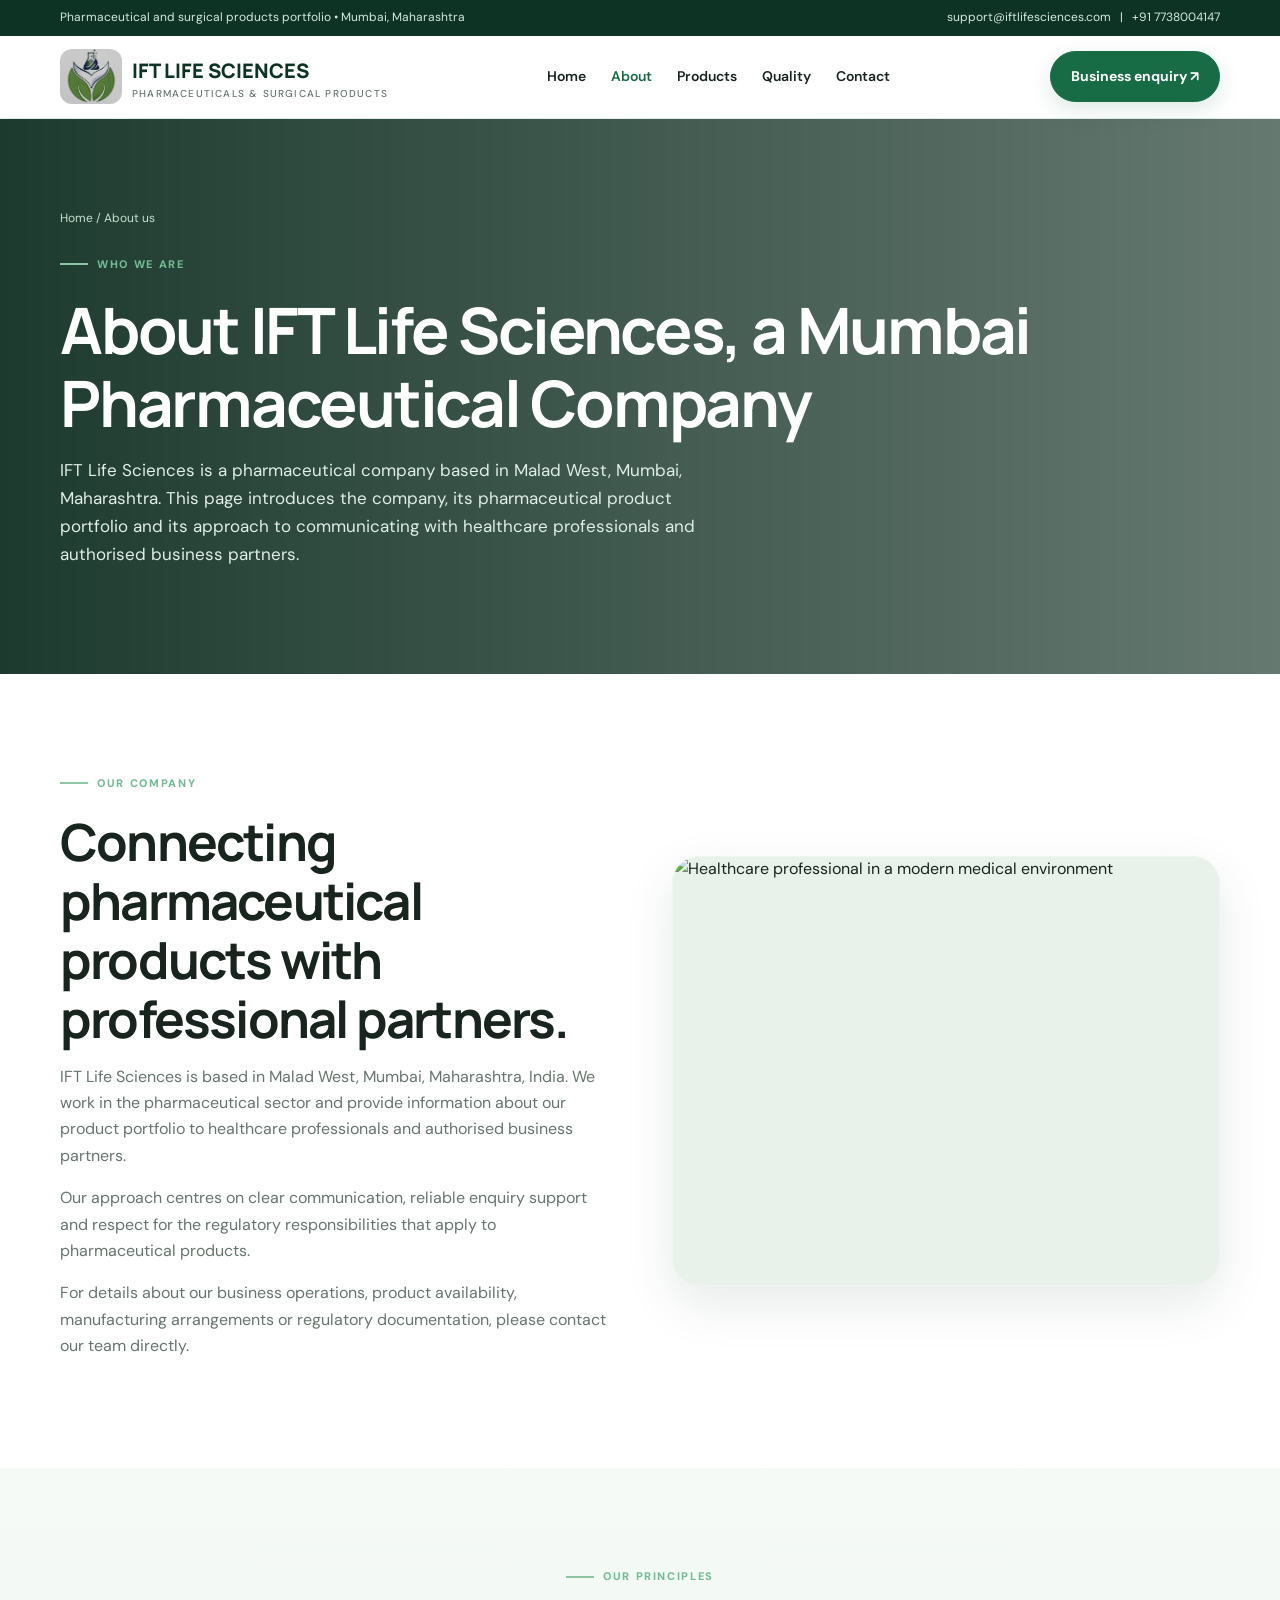
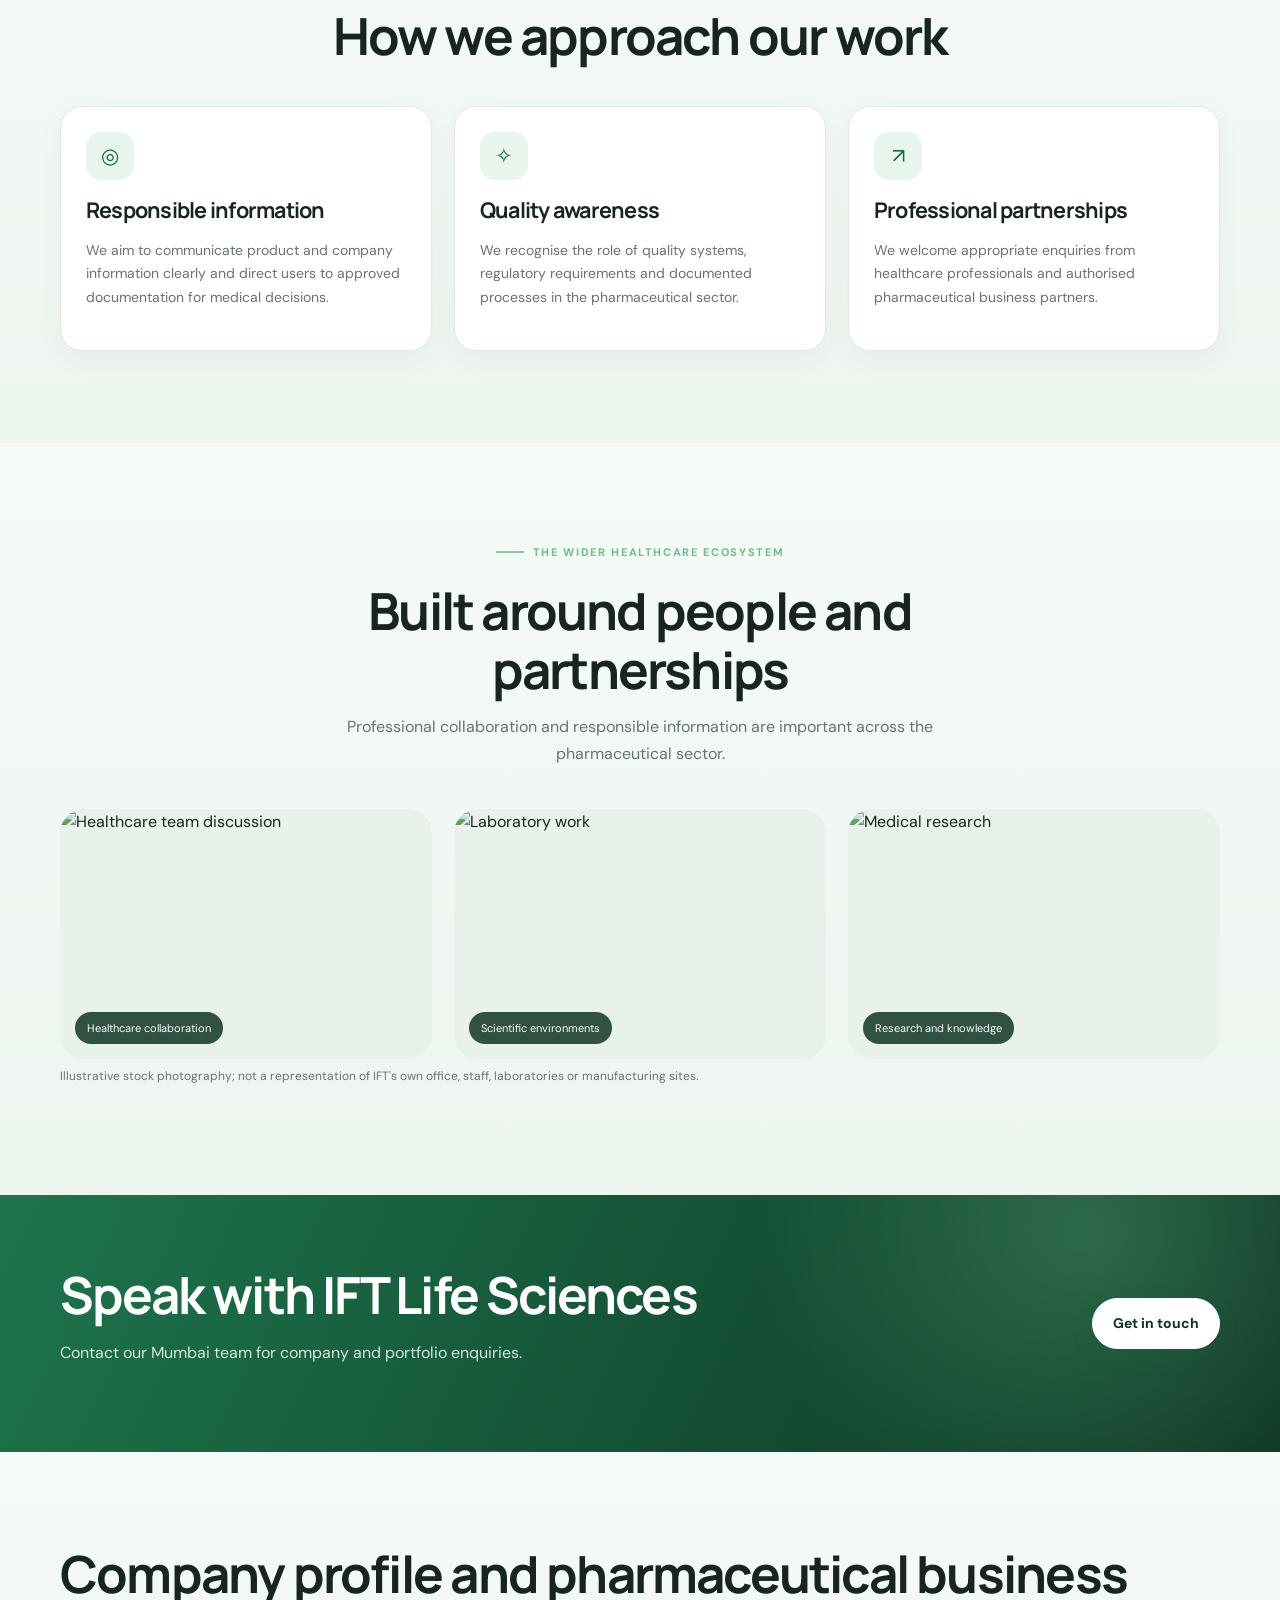
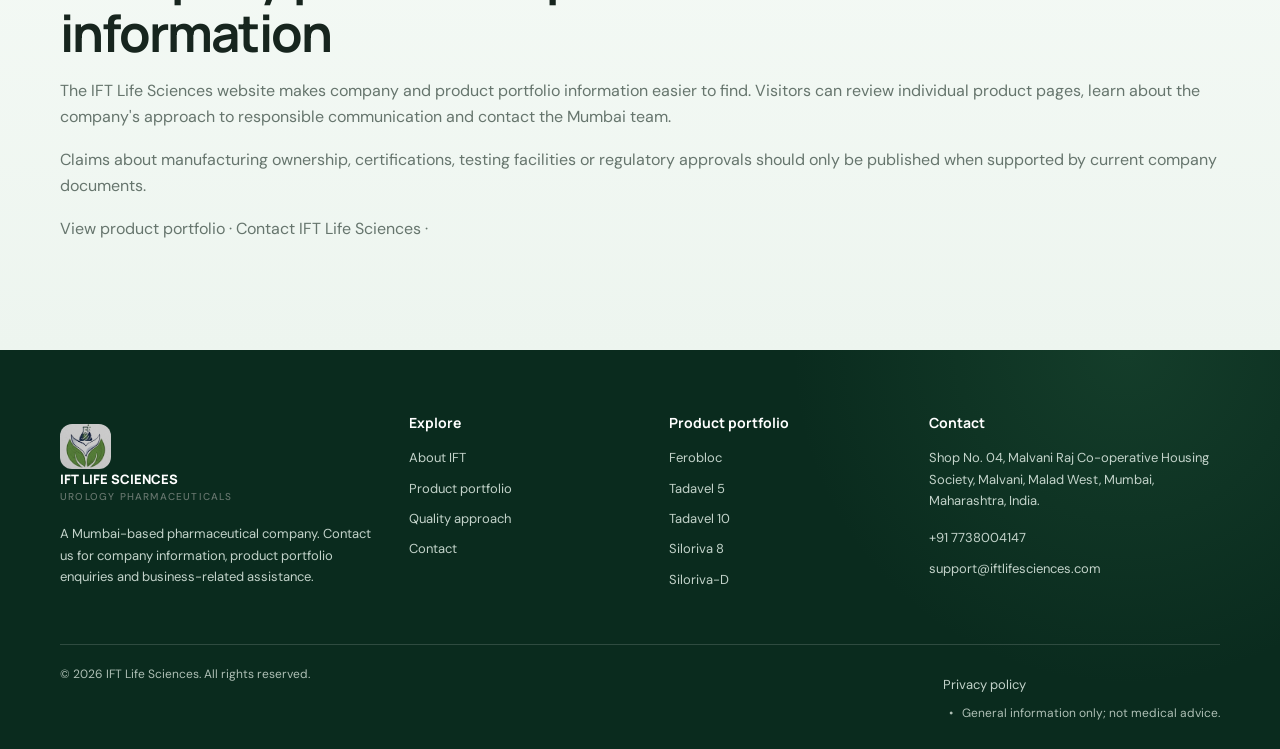
==== commit d05dc989: "Update about.html" ====
--- a/about.html
+++ b/about.html
@@ -1,6 +1,6 @@
 <!DOCTYPE html>
-<html lang="en"><head><meta charset="utf-8"/><meta content="width=device-width,initial-scale=1" name="viewport"/><title>About IFT Life Sciences | Pharmaceutical Company Mumbai</title><meta content="Learn about IFT Life Sciences, a pharmaceutical company based in Mumbai, Maharashtra, and explore its pharmaceutical and urology product portfolio." name="description"/><meta content="index,follow" name="robots"/><link href="https://iftlifesciences.com/about.html" rel="canonical"/><meta content="#176B45" name="theme-color"/><meta content="website" property="og:type"/><meta content="About IFT Life Sciences | Pharmaceutical Company Mumbai" property="og:title"/><meta content="Learn about IFT Life Sciences, a pharmaceutical company based in Mumbai, Maharashtra, and explore its pharmaceutical and urology product portfolio." property="og:description"/><meta content="IFT Life Sciences" property="og:site_name"/><link href="styles.css" rel="stylesheet"/><script type="application/ld+json">{"@context":"https://schema.org","@type":"Organization","name":"IFT Life Sciences","url":"https://iftlifesciences.com","email":"support@iftlifesciences.com","telephone":"+91 7738004147","address":{"@type":"PostalAddress","streetAddress":"Shop No. 04, Malvani Raj Co-operative Housing Society, Malvani, Malad West, Mahada No. 8, Plot No. 30, RSC-2","addressLocality":"Mumbai","addressRegion":"Maharashtra","addressCountry":"IN"}}</script><meta content="https://iftlifesciences.com/about.html" property="og:url"/><meta content="summary_large_image" name="twitter:card"/><meta content="About IFT Life Sciences | Pharmaceutical Company Mumbai" name="twitter:title"/><meta content="Learn about IFT Life Sciences, a pharmaceutical company based in Mumbai, Maharashtra, and explore its pharmaceutical and urology product portfolio." name="twitter:description"/><script data-rebuild="organization" type="application/ld+json">{"@context":"https://schema.org","@type":"Organization","@id":"https://iftlifesciences.com/#organization","name":"IFT Life Sciences","url":"https://iftlifesciences.com/","email":"support@iftlifesciences.com","telephone":"+91 7738004147","address":{"@type":"PostalAddress","streetAddress":"Shop No. 04, Malvani Raj Co-operative Housing Society, Malvani, Malad West, Mahada No. 8, Plot No. 30, RSC-2","addressLocality":"Mumbai","addressRegion":"Maharashtra","addressCountry":"IN"}}</script><script data-rebuild="breadcrumb" type="application/ld+json">{"@context":"https://schema.org","@type":"BreadcrumbList","itemListElement":[{"@type":"ListItem","position":1,"name":"Home","item":"https://iftlifesciences.com/"},{"@type":"ListItem","position":2,"name":"About","item":"https://iftlifesciences.com/about.html"}]}</script></head><body><div class="topbar"><div class="container"><span>Pharmaceutical portfolio • Mumbai, Maharashtra</span><span><a href="mailto:support@iftlifesciences.com">support@iftlifesciences.com</a>   |   <a href="tel:+917738004147">+91 7738004147</a></span></div></div>
-<header class="nav"><div class="container navin"><a class="brand" href="index.html"><img alt="IFT Life Sciences logo" class="site-logo" src="logo.jpg"/><span>IFT LIFE SCIENCES<small> UROLOGY PHARMACEUTICALS</small></a><button aria-label="Open navigation" class="menu">☰</button><nav class="links"><a class="" href="index.html">Home</a><a class="active" href="about.html">About</a><a class="" href="products.html">Products</a><a class="" href="quality.html">Quality</a><a class="" href="contact.html">Contact</a></nav><a class="btn" href="contact.html">Business enquiry ↗</a></div></header><section class="page-hero"><div class="container"><div class="crumb">Home / About us</div><span class="eyebrow">Who we are</span><h1>About IFT Life Sciences, a Mumbai Pharmaceutical Company</h1><p>IFT Life Sciences is a pharmaceutical company based in Malad West, Mumbai, Maharashtra. This page introduces the company, its pharmaceutical product portfolio and its approach to communicating with healthcare professionals and authorised business partners.</p></div></section>
+<html lang="en"><head><meta charset="utf-8"/><meta content="width=device-width,initial-scale=1" name="viewport"/><title>About IFT Life Sciences | Pharmaceutical Company Mumbai</title><meta content="Learn about IFT Life Sciences, a pharmaceutical company based in Mumbai, Maharashtra, and explore its pharmaceutical and surgical product portfolio." name="description"/><meta content="index,follow" name="robots"/><link href="https://iftlifesciences.com/about.html" rel="canonical"/><meta content="#176B45" name="theme-color"/><meta content="website" property="og:type"/><meta content="About IFT Life Sciences | Pharmaceutical Company Mumbai" property="og:title"/><meta content="Learn about IFT Life Sciences, a pharmaceutical company based in Mumbai, Maharashtra, and explore its pharmaceutical and surgical product portfolio." property="og:description"/><meta content="IFT Life Sciences" property="og:site_name"/><link href="styles.css" rel="stylesheet"/><script type="application/ld+json">{"@context":"https://schema.org","@type":"Organization","name":"IFT Life Sciences","url":"https://iftlifesciences.com","email":"support@iftlifesciences.com","telephone":"+91 7738004147","address":{"@type":"PostalAddress","streetAddress":"Shop No. 04, Malvani Raj Co-operative Housing Society, Malvani, Malad West","addressLocality":"Mumbai","addressRegion":"Maharashtra","addressCountry":"IN"}}</script><meta content="https://iftlifesciences.com/about.html" property="og:url"/><meta content="summary_large_image" name="twitter:card"/><meta content="About IFT Life Sciences | Pharmaceutical Company Mumbai" name="twitter:title"/><meta content="Learn about IFT Life Sciences, a pharmaceutical company based in Mumbai, Maharashtra, and explore its pharmaceutical and surgical product portfolio." name="twitter:description"/><script data-rebuild="organization" type="application/ld+json">{"@context":"https://schema.org","@type":"Organization","@id":"https://iftlifesciences.com/#organization","name":"IFT Life Sciences","url":"https://iftlifesciences.com/","email":"support@iftlifesciences.com","telephone":"+91 7738004147","address":{"@type":"PostalAddress","streetAddress":"Shop No. 04, Malvani Raj Co-operative Housing Society, Malvani, Malad West","addressLocality":"Mumbai","addressRegion":"Maharashtra","addressCountry":"IN"}}</script><script data-rebuild="breadcrumb" type="application/ld+json">{"@context":"https://schema.org","@type":"BreadcrumbList","itemListElement":[{"@type":"ListItem","position":1,"name":"Home","item":"https://iftlifesciences.com/"},{"@type":"ListItem","position":2,"name":"About","item":"https://iftlifesciences.com/about.html"}]}</script></head><body><div class="topbar"><div class="container"><span>Pharmaceutical and surgical products portfolio • Mumbai, Maharashtra</span><span><a href="mailto:support@iftlifesciences.com">support@iftlifesciences.com</a>   |   <a href="tel:+917738004147">+91 7738004147</a></span></div></div>
+<header class="nav"><div class="container navin"><a class="brand" href="index.html"><img alt="IFT Life Sciences logo" class="site-logo" src="logo.jpg"/><span>IFT LIFE SCIENCES<small> PHARMACEUTICALS & SURGICAL PRODUCTS</small></a><button aria-label="Open navigation" class="menu">☰</button><nav class="links"><a class="" href="index.html">Home</a><a class="active" href="about.html">About</a><a class="" href="products.html">Products</a><a class="" href="quality.html">Quality</a><a class="" href="contact.html">Contact</a></nav><a class="btn" href="contact.html">Business enquiry ↗</a></div></header><section class="page-hero"><div class="container"><div class="crumb">Home / About us</div><span class="eyebrow">Who we are</span><h1>About IFT Life Sciences, a Mumbai Pharmaceutical Company</h1><p>IFT Life Sciences is a pharmaceutical company based in Malad West, Mumbai, Maharashtra. This page introduces the company, its pharmaceutical product portfolio and its approach to communicating with healthcare professionals and authorised business partners.</p></div></section>
 <section class="section"><div class="container split"><div><span class="eyebrow">Our company</span><h2>Connecting pharmaceutical products with professional partners.</h2><p>IFT Life Sciences is based in Malad West, Mumbai, Maharashtra, India. We work in the pharmaceutical sector and provide information about our product portfolio to healthcare professionals and authorised business partners.</p><p>Our approach centres on clear communication, reliable enquiry support and respect for the regulatory responsibilities that apply to pharmaceutical products.</p><p>For details about our business operations, product availability, manufacturing arrangements or regulatory documentation, please contact our team directly.</p></div><div class="photo"><img alt="Healthcare professional in a modern medical environment" loading="lazy" src="https://images.unsplash.com/photo-1576091160550-2173dba999ef?auto=format&amp;fit=crop&amp;w=1000&amp;q=85"/></div></div></section>
 <section class="section soft"><div class="container"><div class="section-head center"><span class="eyebrow">Our principles</span><h2>How we approach our work</h2></div><div class="grid three"><div class="card"><div class="card-body"><div class="icon">◎</div><h3>Responsible information</h3><p>We aim to communicate product and company information clearly and direct users to approved documentation for medical decisions.</p></div></div><div class="card"><div class="card-body"><div class="icon">✧</div><h3>Quality awareness</h3><p>We recognise the role of quality systems, regulatory requirements and documented processes in the pharmaceutical sector.</p></div></div><div class="card"><div class="card-body"><div class="icon">↗</div><h3>Professional partnerships</h3><p>We welcome appropriate enquiries from healthcare professionals and authorised pharmaceutical business partners.</p></div></div></div></div></section>
 <section class="section soft"><div class="container"><div class="section-head center"><span class="eyebrow">The wider healthcare ecosystem</span><h2>Built around people and partnerships</h2><p>Professional collaboration and responsible information are important across the pharmaceutical sector.</p></div><div class="grid three">
@@ -12,5 +12,5 @@
 <div><a class="brand" href="index.html" style="color:white"><img alt="IFT Life Sciences logo" class="site-logo" src="logo.jpg"/><span>IFT LIFE SCIENCES<small> UROLOGY PHARMACEUTICALS</small></a><p style="margin-top:20px">A Mumbai-based pharmaceutical company. Contact us for company information, product portfolio enquiries and business-related assistance.</p></div>
 <div><h4>Explore</h4><a href="about.html">About IFT</a><a href="products.html">Product portfolio</a><a href="quality.html">Quality approach</a><a href="contact.html">Contact</a></div>
 <div><h4>Product portfolio</h4><a href="ferobloc.html">Ferobloc</a><a href="tadavel-5.html">Tadavel 5</a><a href="tadavel-10.html">Tadavel 10</a><a href="siloriva-8.html">Siloriva 8</a><a href="siloriva-d.html">Siloriva-D</a></div>
-<div><h4>Contact</h4><p>Shop No. 04, Malvani Raj Co-operative Housing Society, Malvani, Malad West, Mahada No. 8, Plot No. 30, RSC-2, Mumbai, Maharashtra, India.</p><a href="tel:+917738004147">+91 7738004147</a><a href="mailto:support@iftlifesciences.com">support@iftlifesciences.com</a></div>
-</div><div class="copyright"><span>© <span data-year=""></span> IFT Life Sciences. All rights reserved.</span><span><a href="privacy.html">Privacy policy</a>   •   General information only; not medical advice.</span></div></div></footer><div class="mobile-cta"><a class="btn" href="https://wa.me/917738004147">WhatsApp IFT Life Sciences</a></div><script src="main.js"></script></body></html>+<div><h4>Contact</h4><p>Shop No. 04, Malvani Raj Co-operative Housing Society, Malvani, Malad West, Mumbai, Maharashtra, India.</p><a href="tel:+917738004147">+91 7738004147</a><a href="mailto:support@iftlifesciences.com">support@iftlifesciences.com</a></div>
+</div><div class="copyright"><span>© <span data-year=""></span> IFT Life Sciences. All rights reserved.</span><span><a href="privacy.html">Privacy policy</a>   •   General information only; not medical advice.</span></div></div></footer><div class="mobile-cta"><a class="btn" href="https://wa.me/917738004147">WhatsApp IFT Life Sciences</a></div><script src="main.js"></script></body></html>
--- a/styles.css
+++ b/styles.css
@@ -87,4 +87,16 @@
     border-radius: 12px;
     object-fit: contain;
     overflow: hidden;
-}+}
+.force-contain {
+    all: unset !important; /* Removes all conflicting styles from the img */
+    display: block !important;
+    max-width: 100% !important;
+    max-height: 100% !important;
+    width: auto !important;
+    height: auto !important;
+    margin: 0 auto !important;
+    object-fit: contain !important;
+    object-position: center !important;
+    background-color: white !important;
+}
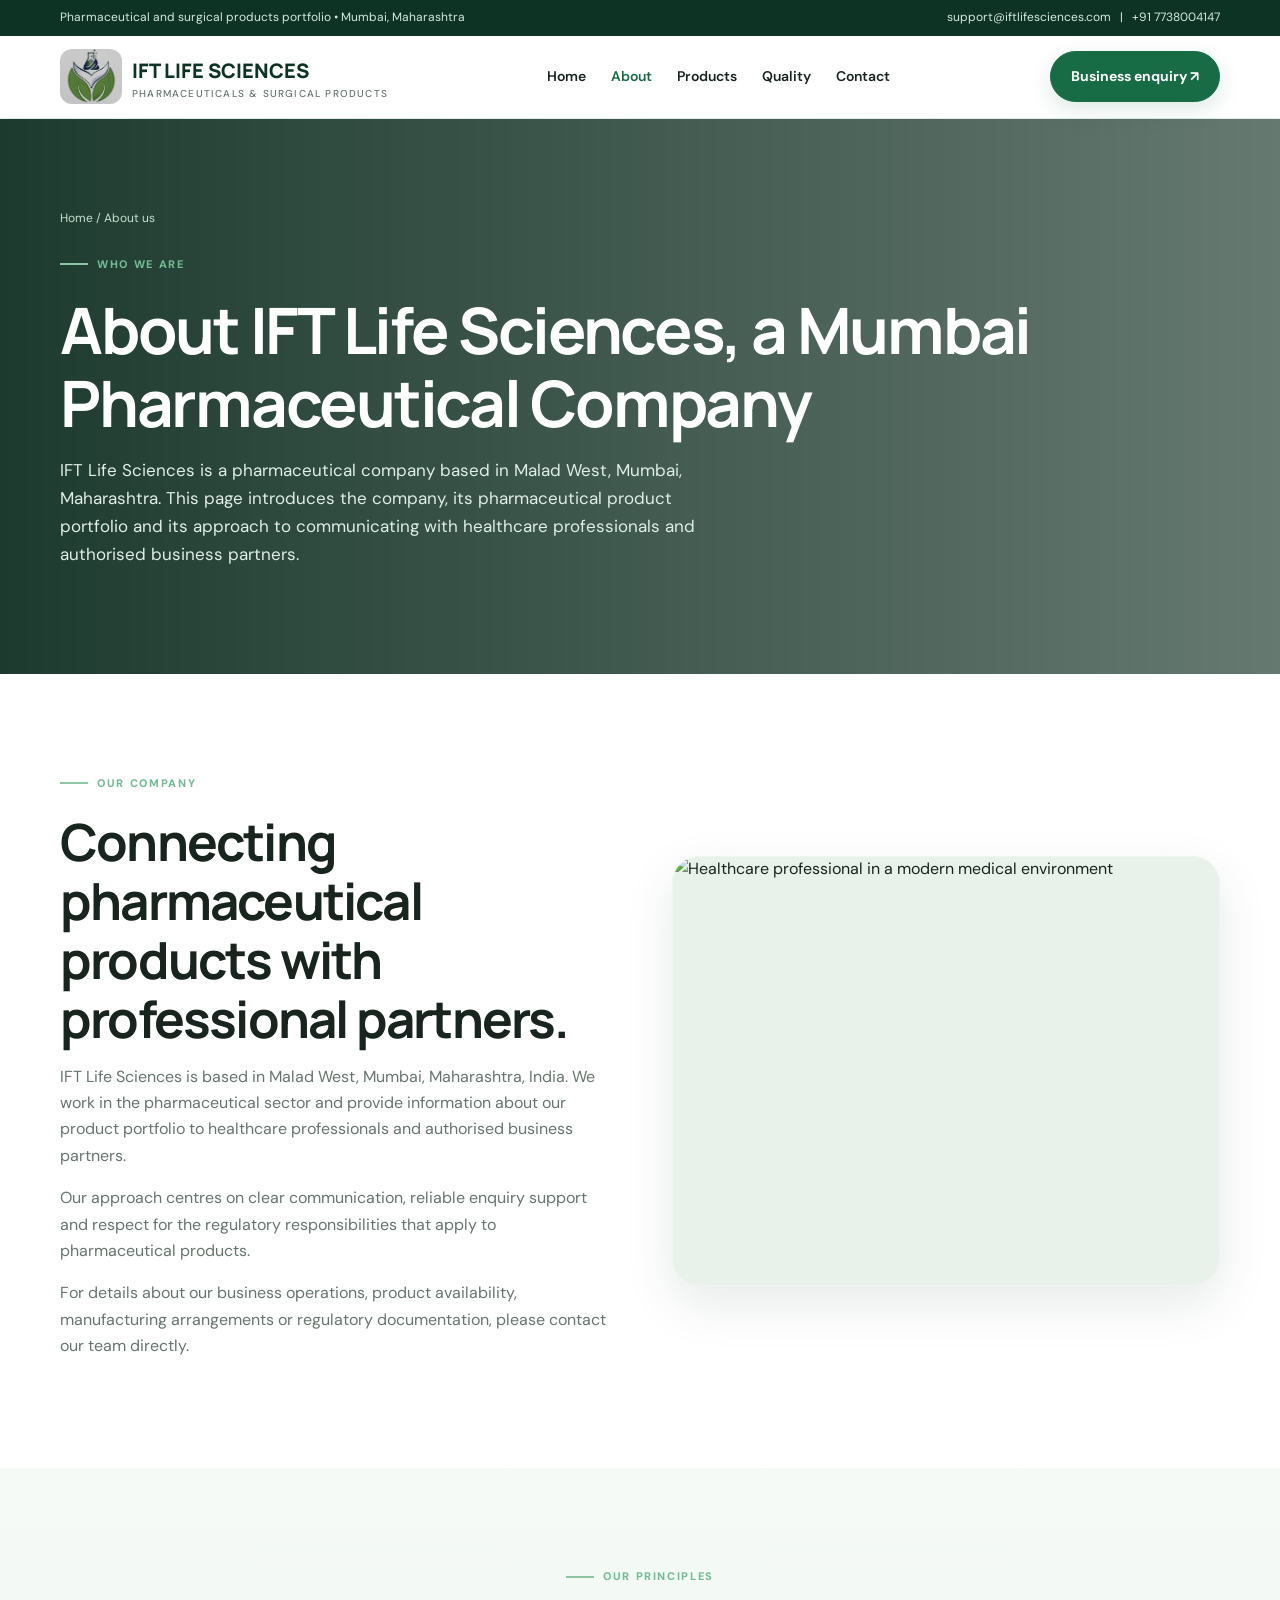
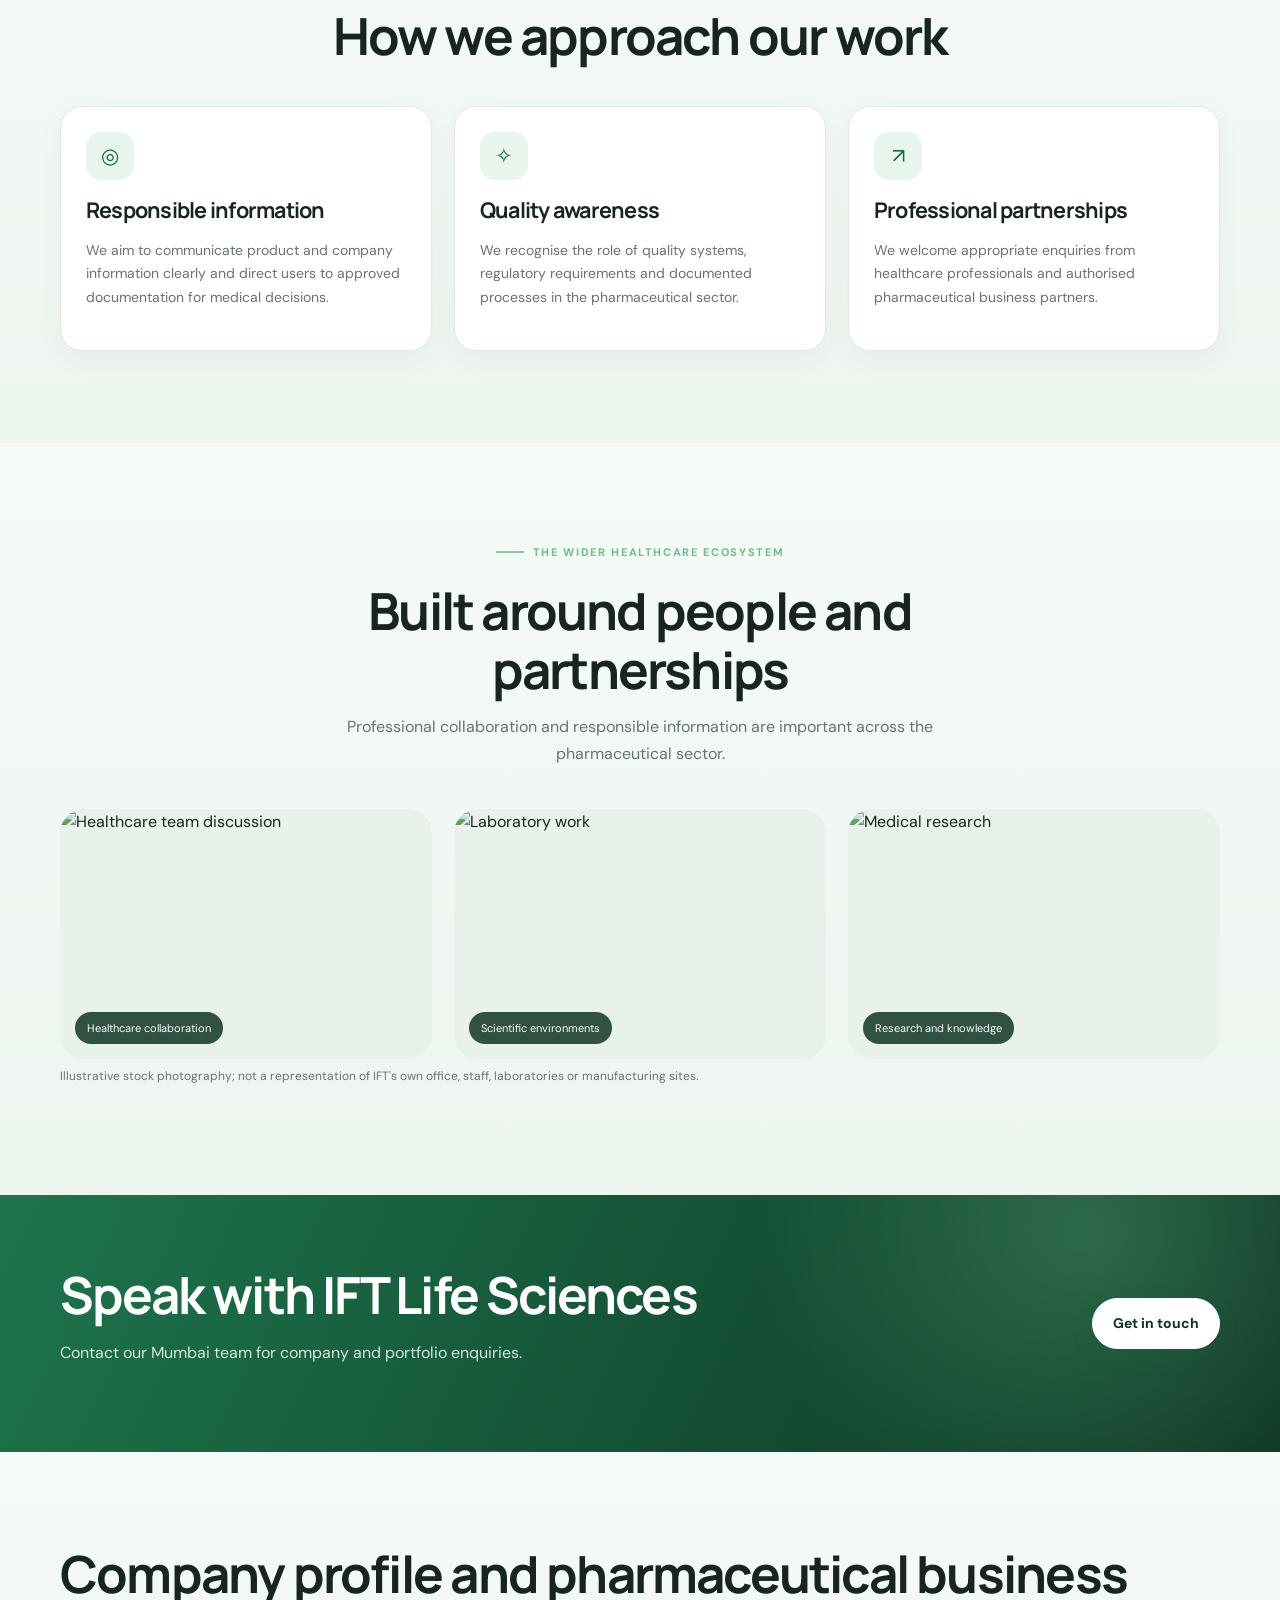
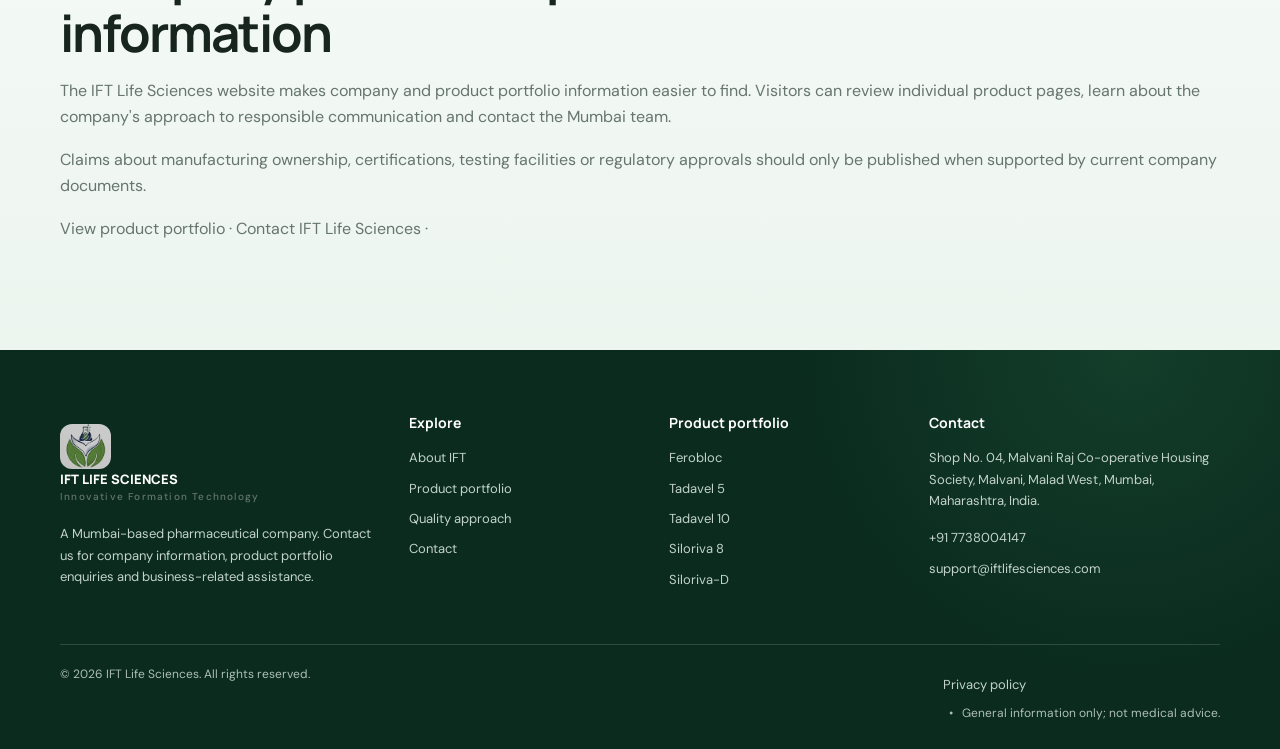
==== commit dde674a8: "Update about.html" ====
--- a/about.html
+++ b/about.html
@@ -9,7 +9,7 @@
 <div class="photo-panel"><img alt="Medical research" loading="lazy" src="https://images.unsplash.com/photo-1579684385127-1ef15d508118?auto=format&amp;fit=crop&amp;w=900&amp;q=85"/><span>Research and knowledge</span></div>
 </div><p class="image-caption">Illustrative stock photography; not a representation of IFT's own office, staff, laboratories or manufacturing sites.</p></div></section>
 <section class="banner"><div class="container banner-in"><div><h2>Speak with IFT Life Sciences</h2><p>Contact our Mumbai team for company and portfolio enquiries.</p></div><a class="btn white" href="contact.html">Get in touch</a></div></section><section class="section soft"><div class="container"><h2>Company profile and pharmaceutical business information</h2><p>The IFT Life Sciences website makes company and product portfolio information easier to find. Visitors can review individual product pages, learn about the company's approach to responsible communication and contact the Mumbai team.</p><p>Claims about manufacturing ownership, certifications, testing facilities or regulatory approvals should only be published when supported by current company documents.</p><p><a class="text-link" href="products.html">View product portfolio</a> · <a class="text-link" href="contact.html">Contact IFT Life Sciences</a> · </p></div></section><footer class="footer"><div class="container"><div class="footer-grid">
-<div><a class="brand" href="index.html" style="color:white"><img alt="IFT Life Sciences logo" class="site-logo" src="logo.jpg"/><span>IFT LIFE SCIENCES<small> UROLOGY PHARMACEUTICALS</small></a><p style="margin-top:20px">A Mumbai-based pharmaceutical company. Contact us for company information, product portfolio enquiries and business-related assistance.</p></div>
+<div><a class="brand" href="index.html" style="color:white"><img alt="IFT Life Sciences logo" class="site-logo" src="logo.jpg"/><span>IFT LIFE SCIENCES<small>Innovative Formation Technology</small></a><p style="margin-top:20px">A Mumbai-based pharmaceutical company. Contact us for company information, product portfolio enquiries and business-related assistance.</p></div>
 <div><h4>Explore</h4><a href="about.html">About IFT</a><a href="products.html">Product portfolio</a><a href="quality.html">Quality approach</a><a href="contact.html">Contact</a></div>
 <div><h4>Product portfolio</h4><a href="ferobloc.html">Ferobloc</a><a href="tadavel-5.html">Tadavel 5</a><a href="tadavel-10.html">Tadavel 10</a><a href="siloriva-8.html">Siloriva 8</a><a href="siloriva-d.html">Siloriva-D</a></div>
 <div><h4>Contact</h4><p>Shop No. 04, Malvani Raj Co-operative Housing Society, Malvani, Malad West, Mumbai, Maharashtra, India.</p><a href="tel:+917738004147">+91 7738004147</a><a href="mailto:support@iftlifesciences.com">support@iftlifesciences.com</a></div>
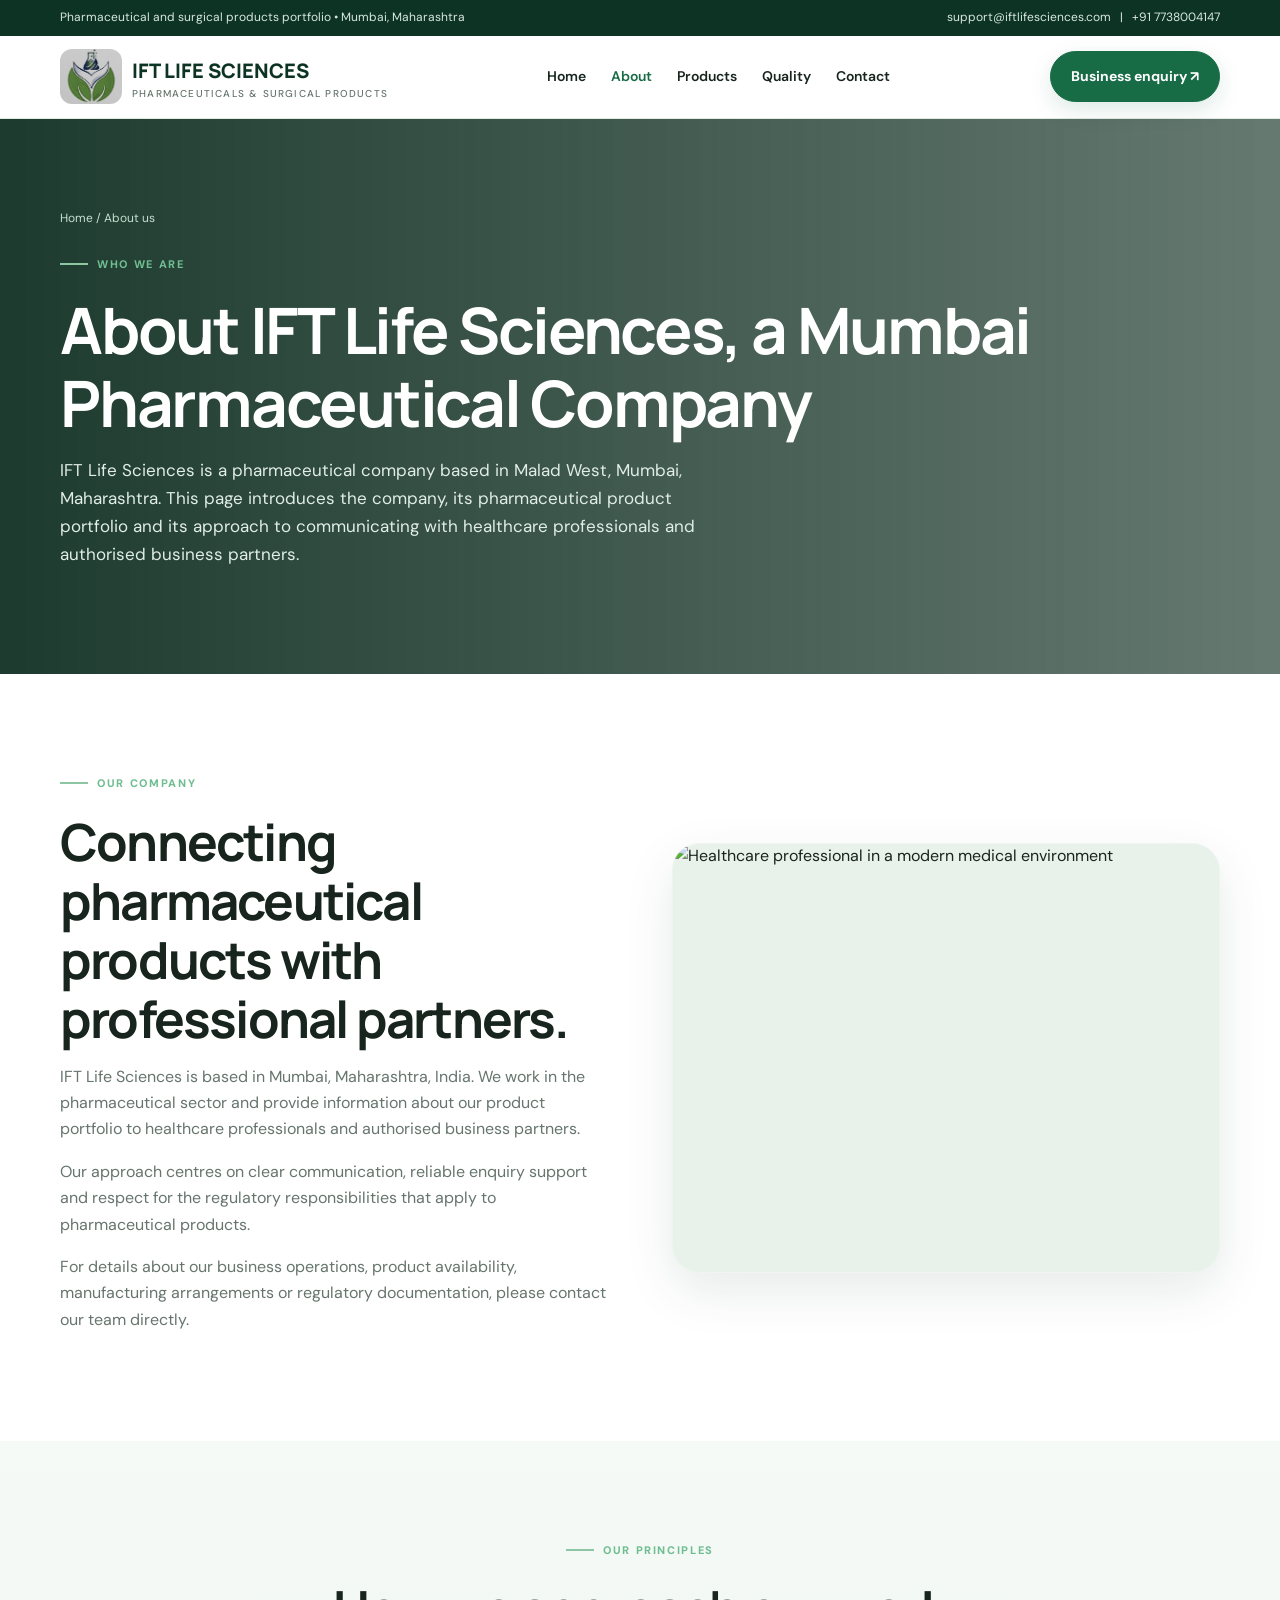
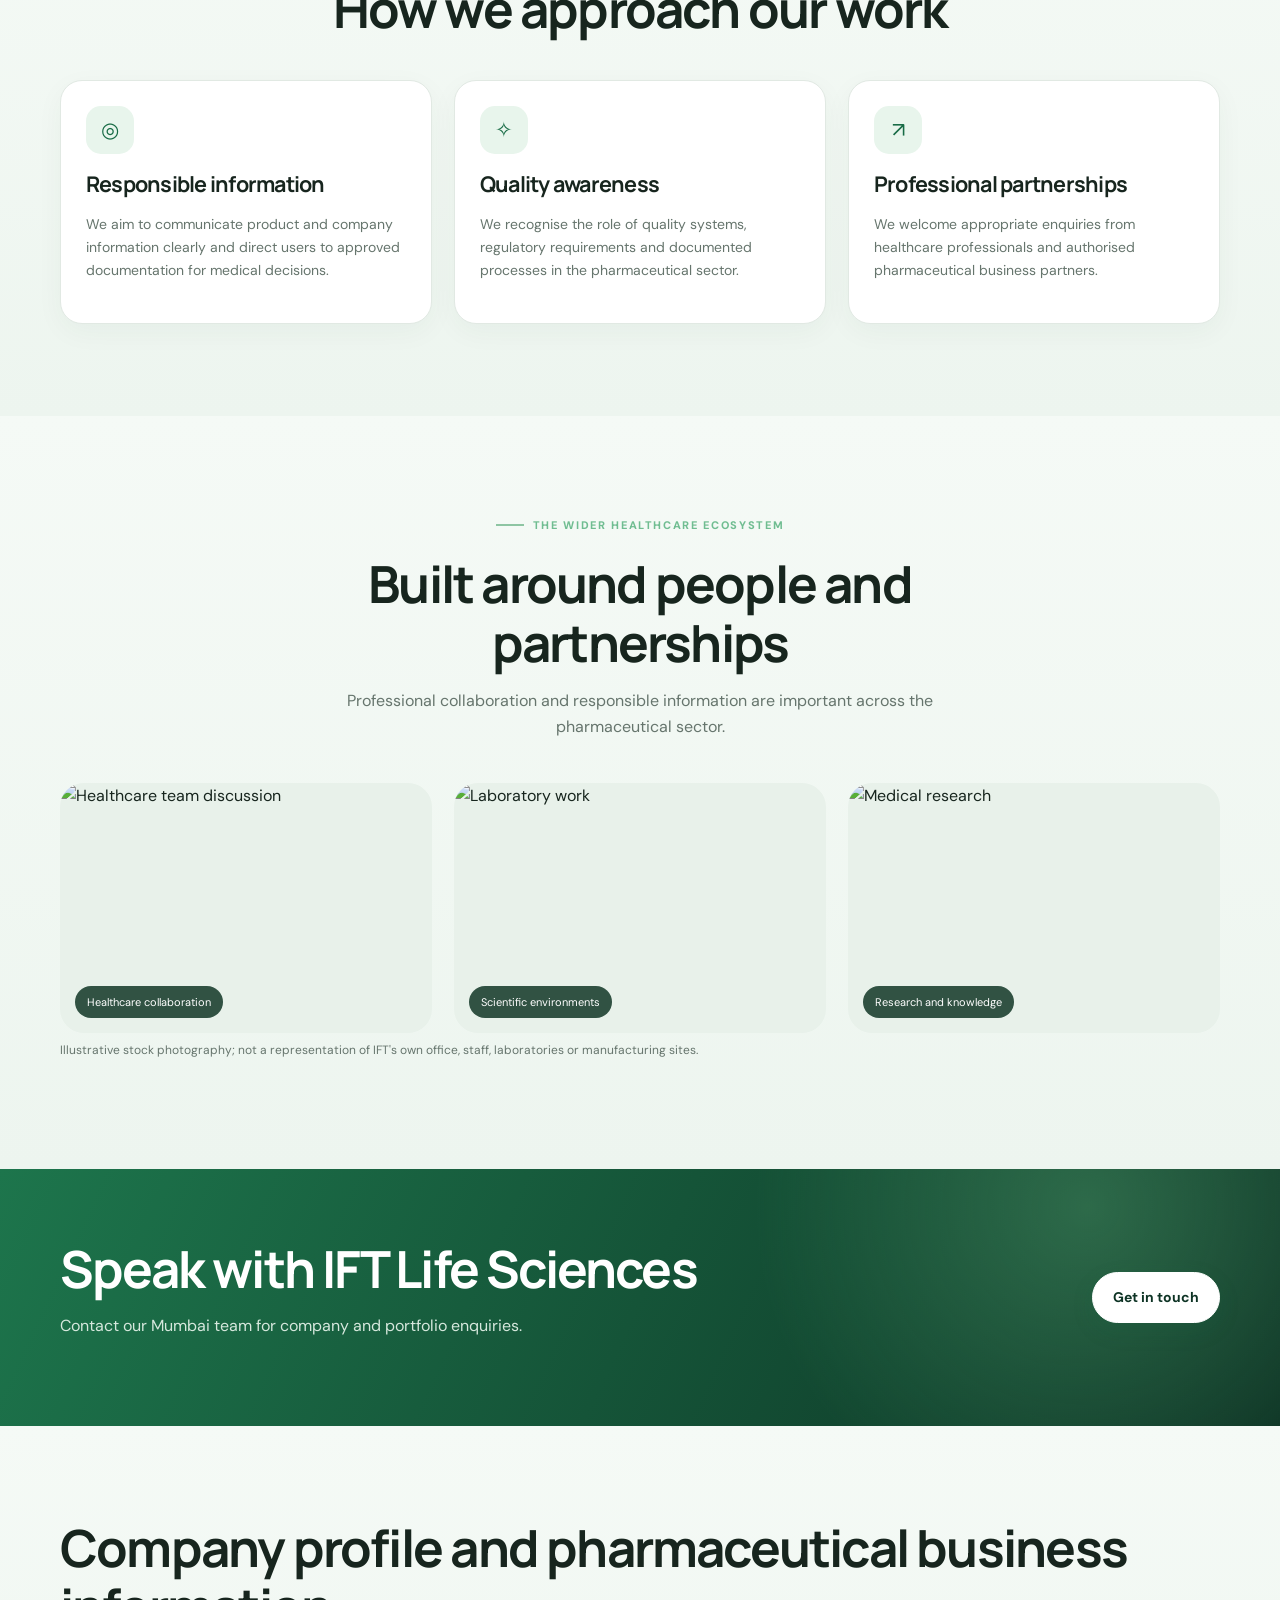
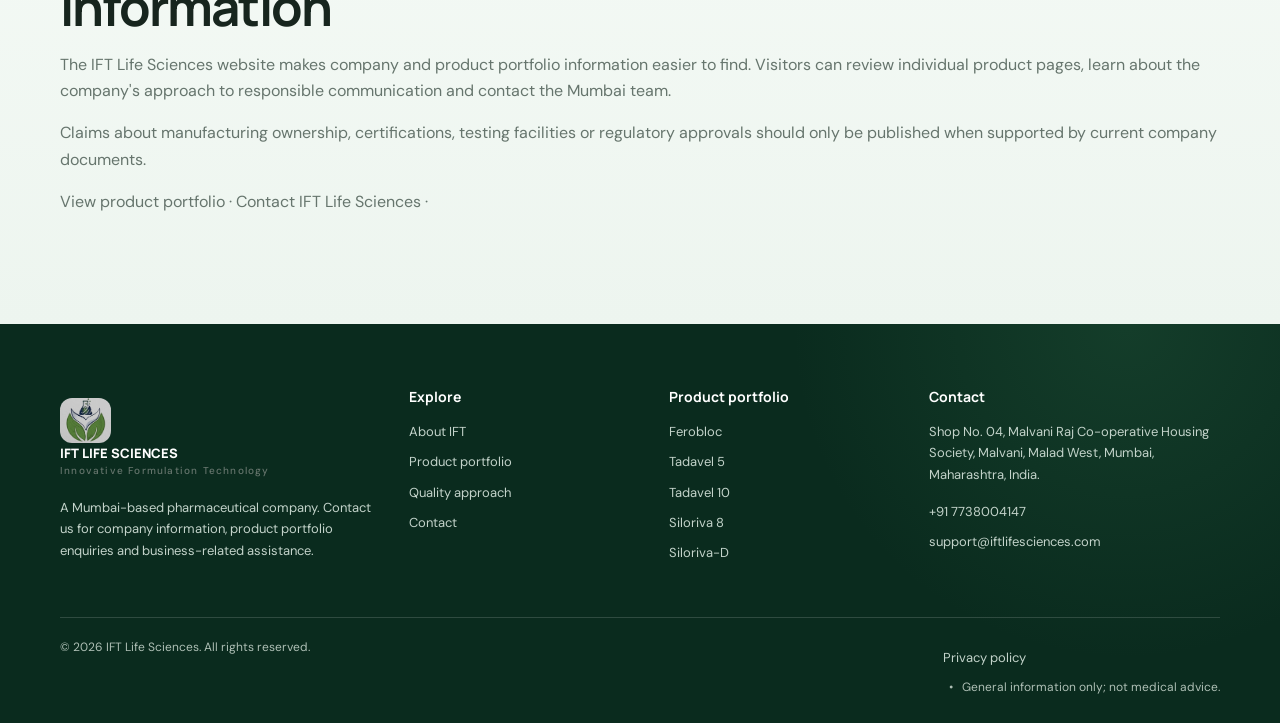
==== commit 1161ad6f: "Update about.html" ====
--- a/about.html
+++ b/about.html
@@ -1,7 +1,7 @@
 <!DOCTYPE html>
 <html lang="en"><head><meta charset="utf-8"/><meta content="width=device-width,initial-scale=1" name="viewport"/><title>About IFT Life Sciences | Pharmaceutical Company Mumbai</title><meta content="Learn about IFT Life Sciences, a pharmaceutical company based in Mumbai, Maharashtra, and explore its pharmaceutical and surgical product portfolio." name="description"/><meta content="index,follow" name="robots"/><link href="https://iftlifesciences.com/about.html" rel="canonical"/><meta content="#176B45" name="theme-color"/><meta content="website" property="og:type"/><meta content="About IFT Life Sciences | Pharmaceutical Company Mumbai" property="og:title"/><meta content="Learn about IFT Life Sciences, a pharmaceutical company based in Mumbai, Maharashtra, and explore its pharmaceutical and surgical product portfolio." property="og:description"/><meta content="IFT Life Sciences" property="og:site_name"/><link href="styles.css" rel="stylesheet"/><script type="application/ld+json">{"@context":"https://schema.org","@type":"Organization","name":"IFT Life Sciences","url":"https://iftlifesciences.com","email":"support@iftlifesciences.com","telephone":"+91 7738004147","address":{"@type":"PostalAddress","streetAddress":"Shop No. 04, Malvani Raj Co-operative Housing Society, Malvani, Malad West","addressLocality":"Mumbai","addressRegion":"Maharashtra","addressCountry":"IN"}}</script><meta content="https://iftlifesciences.com/about.html" property="og:url"/><meta content="summary_large_image" name="twitter:card"/><meta content="About IFT Life Sciences | Pharmaceutical Company Mumbai" name="twitter:title"/><meta content="Learn about IFT Life Sciences, a pharmaceutical company based in Mumbai, Maharashtra, and explore its pharmaceutical and surgical product portfolio." name="twitter:description"/><script data-rebuild="organization" type="application/ld+json">{"@context":"https://schema.org","@type":"Organization","@id":"https://iftlifesciences.com/#organization","name":"IFT Life Sciences","url":"https://iftlifesciences.com/","email":"support@iftlifesciences.com","telephone":"+91 7738004147","address":{"@type":"PostalAddress","streetAddress":"Shop No. 04, Malvani Raj Co-operative Housing Society, Malvani, Malad West","addressLocality":"Mumbai","addressRegion":"Maharashtra","addressCountry":"IN"}}</script><script data-rebuild="breadcrumb" type="application/ld+json">{"@context":"https://schema.org","@type":"BreadcrumbList","itemListElement":[{"@type":"ListItem","position":1,"name":"Home","item":"https://iftlifesciences.com/"},{"@type":"ListItem","position":2,"name":"About","item":"https://iftlifesciences.com/about.html"}]}</script></head><body><div class="topbar"><div class="container"><span>Pharmaceutical and surgical products portfolio • Mumbai, Maharashtra</span><span><a href="mailto:support@iftlifesciences.com">support@iftlifesciences.com</a>   |   <a href="tel:+917738004147">+91 7738004147</a></span></div></div>
 <header class="nav"><div class="container navin"><a class="brand" href="index.html"><img alt="IFT Life Sciences logo" class="site-logo" src="logo.jpg"/><span>IFT LIFE SCIENCES<small> PHARMACEUTICALS & SURGICAL PRODUCTS</small></a><button aria-label="Open navigation" class="menu">☰</button><nav class="links"><a class="" href="index.html">Home</a><a class="active" href="about.html">About</a><a class="" href="products.html">Products</a><a class="" href="quality.html">Quality</a><a class="" href="contact.html">Contact</a></nav><a class="btn" href="contact.html">Business enquiry ↗</a></div></header><section class="page-hero"><div class="container"><div class="crumb">Home / About us</div><span class="eyebrow">Who we are</span><h1>About IFT Life Sciences, a Mumbai Pharmaceutical Company</h1><p>IFT Life Sciences is a pharmaceutical company based in Malad West, Mumbai, Maharashtra. This page introduces the company, its pharmaceutical product portfolio and its approach to communicating with healthcare professionals and authorised business partners.</p></div></section>
-<section class="section"><div class="container split"><div><span class="eyebrow">Our company</span><h2>Connecting pharmaceutical products with professional partners.</h2><p>IFT Life Sciences is based in Malad West, Mumbai, Maharashtra, India. We work in the pharmaceutical sector and provide information about our product portfolio to healthcare professionals and authorised business partners.</p><p>Our approach centres on clear communication, reliable enquiry support and respect for the regulatory responsibilities that apply to pharmaceutical products.</p><p>For details about our business operations, product availability, manufacturing arrangements or regulatory documentation, please contact our team directly.</p></div><div class="photo"><img alt="Healthcare professional in a modern medical environment" loading="lazy" src="https://images.unsplash.com/photo-1576091160550-2173dba999ef?auto=format&amp;fit=crop&amp;w=1000&amp;q=85"/></div></div></section>
+<section class="section"><div class="container split"><div><span class="eyebrow">Our company</span><h2>Connecting pharmaceutical products with professional partners.</h2><p>IFT Life Sciences is based in Mumbai, Maharashtra, India. We work in the pharmaceutical sector and provide information about our product portfolio to healthcare professionals and authorised business partners.</p><p>Our approach centres on clear communication, reliable enquiry support and respect for the regulatory responsibilities that apply to pharmaceutical products.</p><p>For details about our business operations, product availability, manufacturing arrangements or regulatory documentation, please contact our team directly.</p></div><div class="photo"><img alt="Healthcare professional in a modern medical environment" loading="lazy" src="https://images.unsplash.com/photo-1576091160550-2173dba999ef?auto=format&amp;fit=crop&amp;w=1000&amp;q=85"/></div></div></section>
 <section class="section soft"><div class="container"><div class="section-head center"><span class="eyebrow">Our principles</span><h2>How we approach our work</h2></div><div class="grid three"><div class="card"><div class="card-body"><div class="icon">◎</div><h3>Responsible information</h3><p>We aim to communicate product and company information clearly and direct users to approved documentation for medical decisions.</p></div></div><div class="card"><div class="card-body"><div class="icon">✧</div><h3>Quality awareness</h3><p>We recognise the role of quality systems, regulatory requirements and documented processes in the pharmaceutical sector.</p></div></div><div class="card"><div class="card-body"><div class="icon">↗</div><h3>Professional partnerships</h3><p>We welcome appropriate enquiries from healthcare professionals and authorised pharmaceutical business partners.</p></div></div></div></div></section>
 <section class="section soft"><div class="container"><div class="section-head center"><span class="eyebrow">The wider healthcare ecosystem</span><h2>Built around people and partnerships</h2><p>Professional collaboration and responsible information are important across the pharmaceutical sector.</p></div><div class="grid three">
 <div class="photo-panel"><img alt="Healthcare team discussion" loading="lazy" src="https://images.unsplash.com/photo-1576091160399-112ba8d25d1d?auto=format&amp;fit=crop&amp;w=900&amp;q=85"/><span>Healthcare collaboration</span></div>
@@ -9,7 +9,7 @@
 <div class="photo-panel"><img alt="Medical research" loading="lazy" src="https://images.unsplash.com/photo-1579684385127-1ef15d508118?auto=format&amp;fit=crop&amp;w=900&amp;q=85"/><span>Research and knowledge</span></div>
 </div><p class="image-caption">Illustrative stock photography; not a representation of IFT's own office, staff, laboratories or manufacturing sites.</p></div></section>
 <section class="banner"><div class="container banner-in"><div><h2>Speak with IFT Life Sciences</h2><p>Contact our Mumbai team for company and portfolio enquiries.</p></div><a class="btn white" href="contact.html">Get in touch</a></div></section><section class="section soft"><div class="container"><h2>Company profile and pharmaceutical business information</h2><p>The IFT Life Sciences website makes company and product portfolio information easier to find. Visitors can review individual product pages, learn about the company's approach to responsible communication and contact the Mumbai team.</p><p>Claims about manufacturing ownership, certifications, testing facilities or regulatory approvals should only be published when supported by current company documents.</p><p><a class="text-link" href="products.html">View product portfolio</a> · <a class="text-link" href="contact.html">Contact IFT Life Sciences</a> · </p></div></section><footer class="footer"><div class="container"><div class="footer-grid">
-<div><a class="brand" href="index.html" style="color:white"><img alt="IFT Life Sciences logo" class="site-logo" src="logo.jpg"/><span>IFT LIFE SCIENCES<small>Innovative Formation Technology</small></a><p style="margin-top:20px">A Mumbai-based pharmaceutical company. Contact us for company information, product portfolio enquiries and business-related assistance.</p></div>
+<div><a class="brand" href="index.html" style="color:white"><img alt="IFT Life Sciences logo" class="site-logo" src="logo.jpg"/><span>IFT LIFE SCIENCES<small>Innovative Formulation Technology</small></a><p style="margin-top:20px">A Mumbai-based pharmaceutical company. Contact us for company information, product portfolio enquiries and business-related assistance.</p></div>
 <div><h4>Explore</h4><a href="about.html">About IFT</a><a href="products.html">Product portfolio</a><a href="quality.html">Quality approach</a><a href="contact.html">Contact</a></div>
 <div><h4>Product portfolio</h4><a href="ferobloc.html">Ferobloc</a><a href="tadavel-5.html">Tadavel 5</a><a href="tadavel-10.html">Tadavel 10</a><a href="siloriva-8.html">Siloriva 8</a><a href="siloriva-d.html">Siloriva-D</a></div>
 <div><h4>Contact</h4><p>Shop No. 04, Malvani Raj Co-operative Housing Society, Malvani, Malad West, Mumbai, Maharashtra, India.</p><a href="tel:+917738004147">+91 7738004147</a><a href="mailto:support@iftlifesciences.com">support@iftlifesciences.com</a></div>
